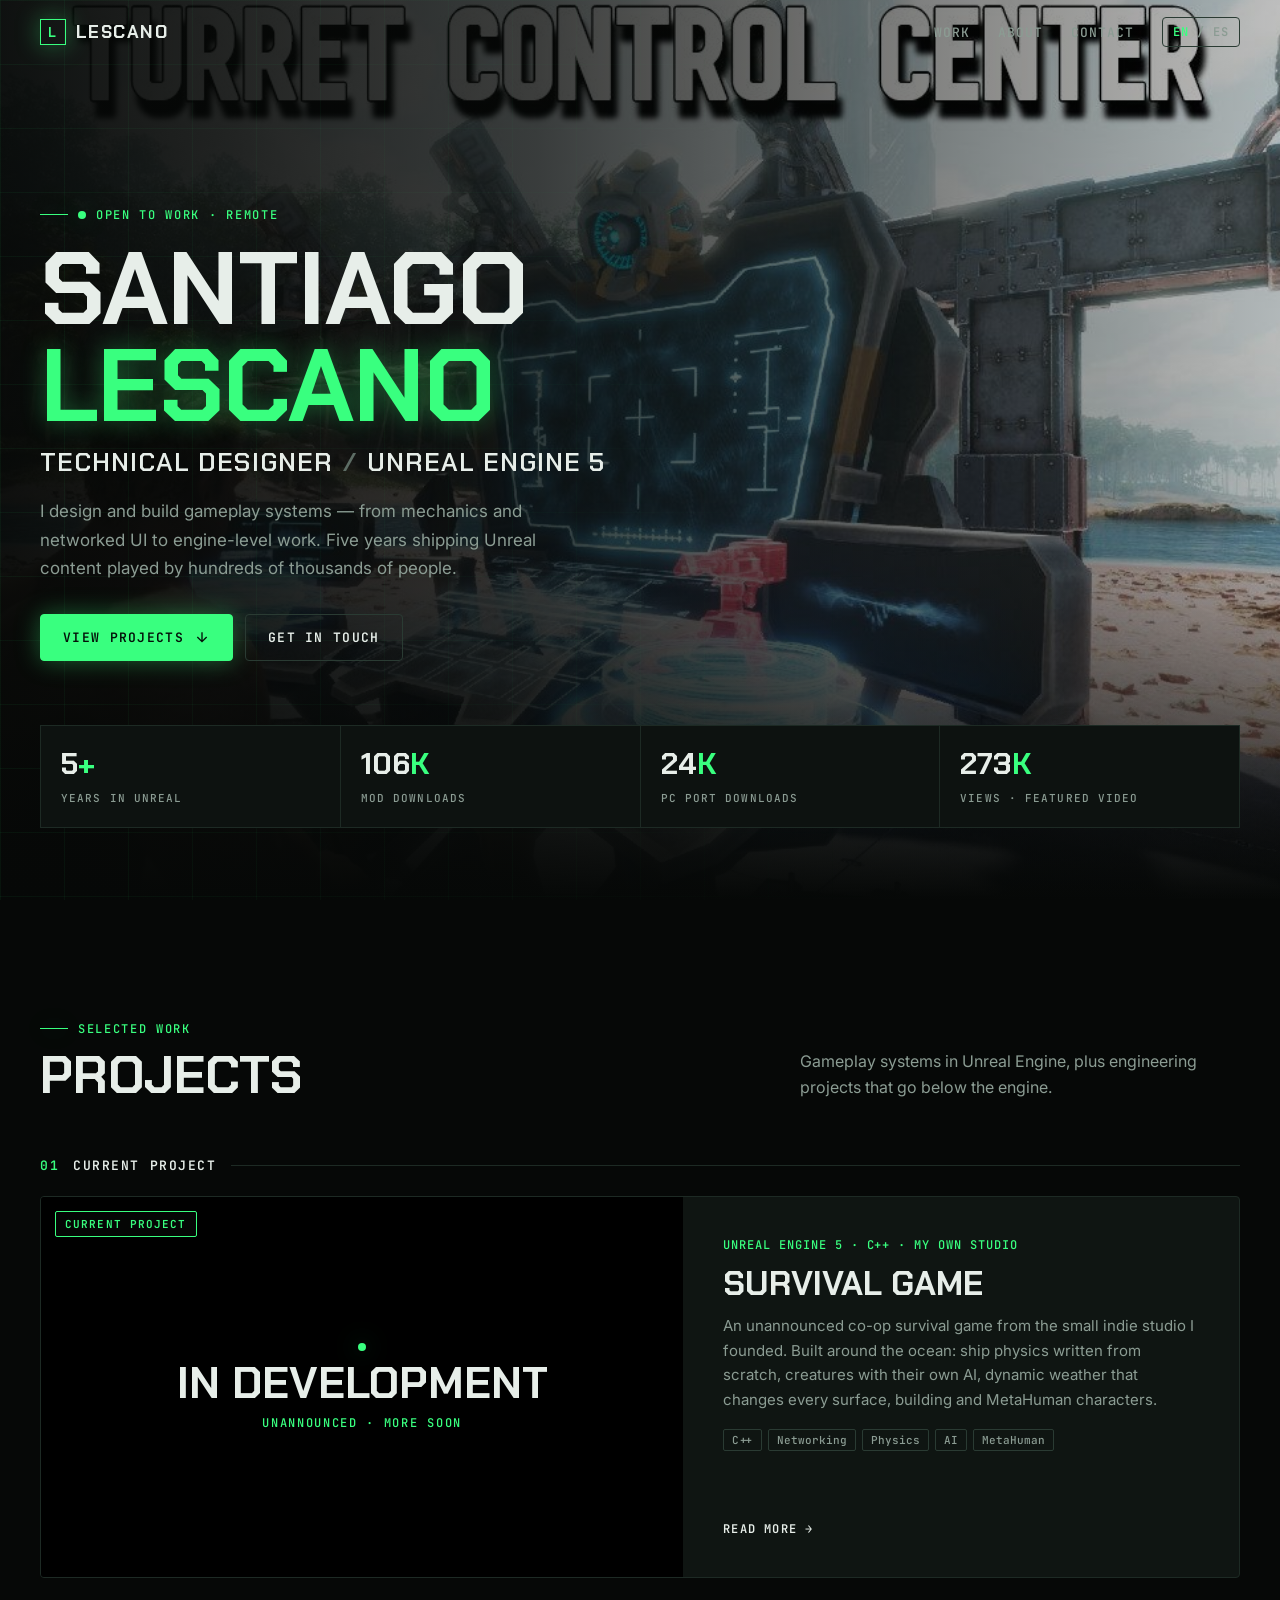
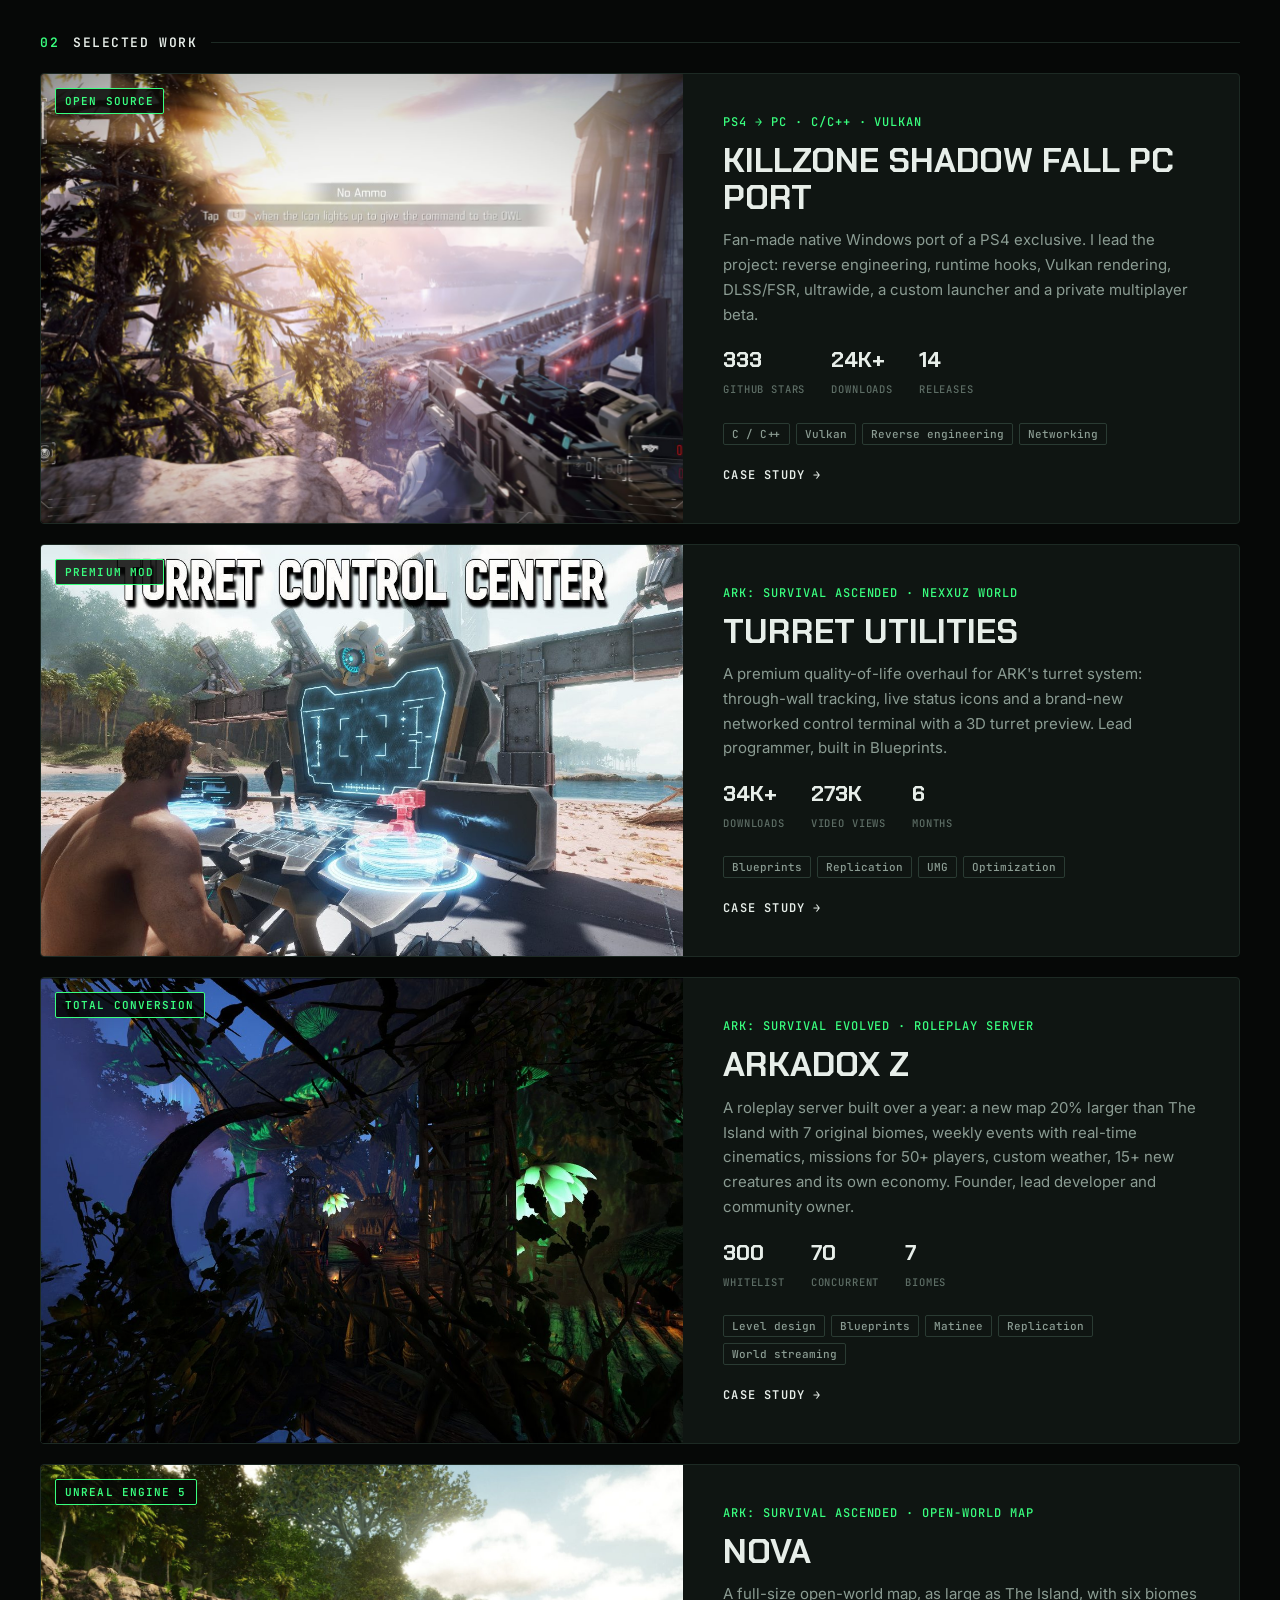
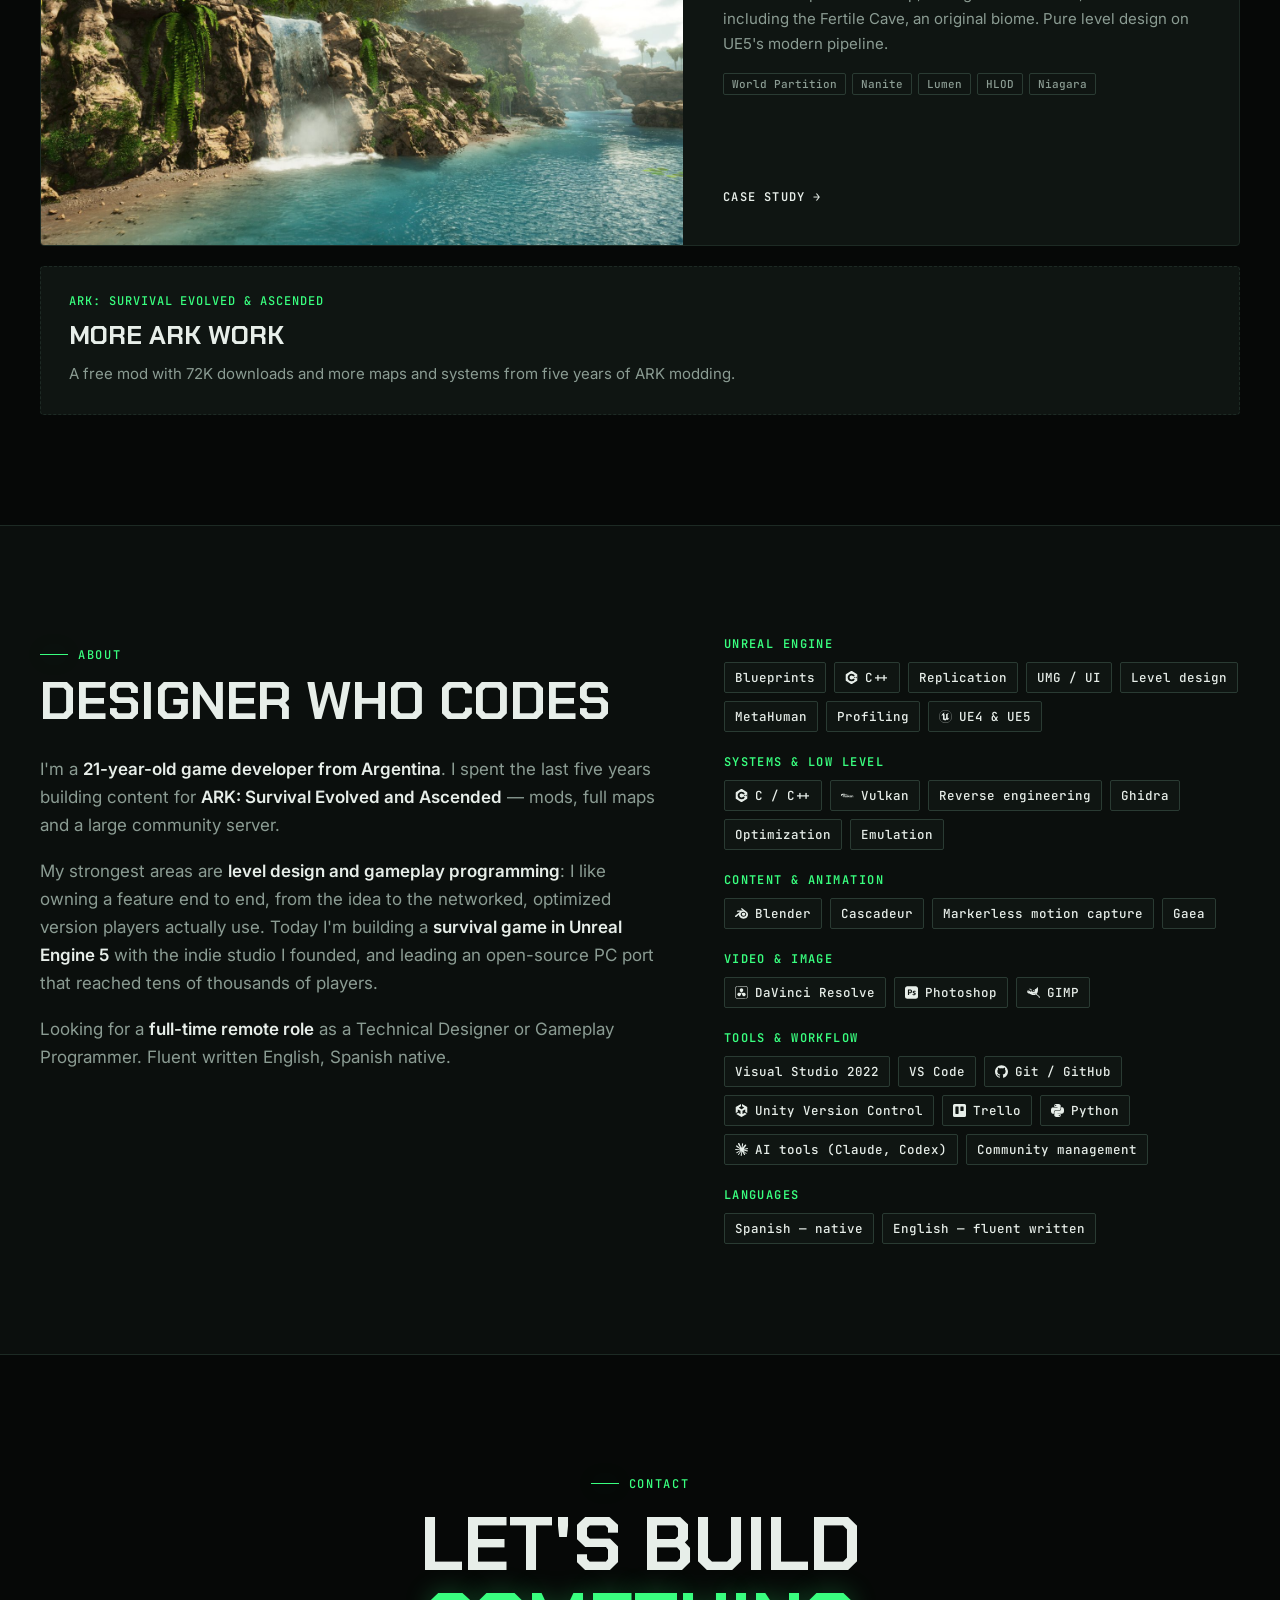
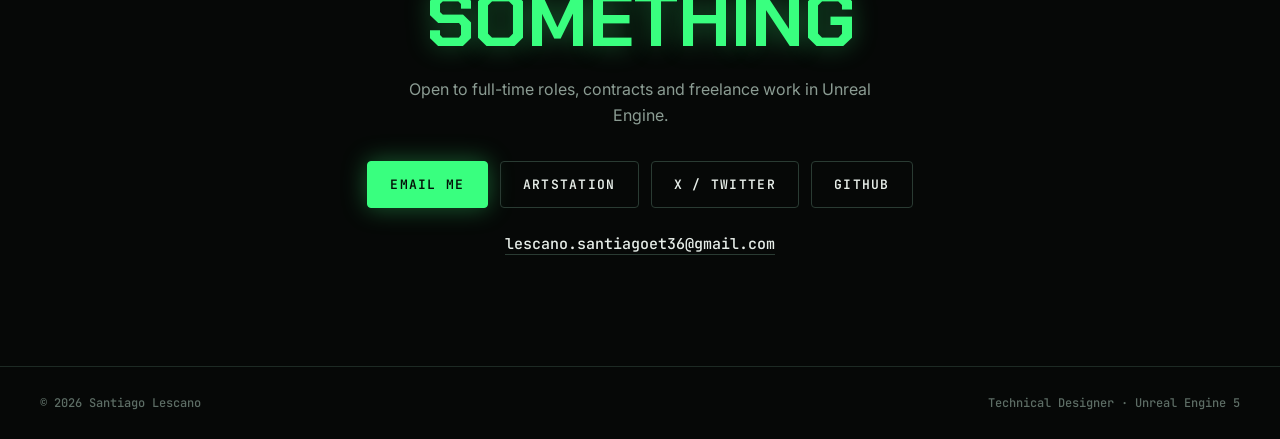
==== index.html @ 63553959 "Portfolio: first version" ====
<!doctype html>
<html lang="en" data-lang="en">
<head>
  <meta charset="utf-8">
  <meta name="viewport" content="width=device-width, initial-scale=1">
  <title>Santiago Lescano — Technical Designer · Unreal Engine 5</title>
  <meta name="description" content="Technical Designer and gameplay programmer working in Unreal Engine 5. ARK premium mods, multiplayer systems and engine-level research.">
  <meta property="og:title" content="Santiago Lescano — Technical Designer · Unreal Engine 5">
  <meta property="og:description" content="Gameplay systems, multiplayer and engine-level work in Unreal Engine.">
  <meta property="og:image" content="assets/img/tu-control-center.jpg">
  <link rel="preconnect" href="https://fonts.googleapis.com">
  <link rel="preconnect" href="https://fonts.gstatic.com" crossorigin>
  <link href="https://fonts.googleapis.com/css2?family=Chakra+Petch:wght@500;600;700&family=Inter:wght@400;500;600&family=JetBrains+Mono:wght@500;600&display=swap" rel="stylesheet">
  <link rel="stylesheet" href="css/style.css">
</head>
<body>

<nav class="nav">
  <div class="wrap">
    <a href="#top" class="logo"><span class="logo-mark">L</span>Lescano</a>
    <div class="nav-links">
      <a href="#work"><span lang="en">Work</span><span lang="es">Proyectos</span></a>
      <a href="#about"><span lang="en">About</span><span lang="es">Sobre mí</span></a>
      <a href="#contact"><span lang="en">Contact</span><span lang="es">Contacto</span></a>
      <button class="lang-toggle" type="button" aria-label="Change language"><span lang="en"><b>EN</b> / ES</span><span lang="es">EN / <b>ES</b></span></button>
    </div>
  </div>
</nav>

<header class="hero" id="top">
  <div class="hero-bg"><img src="assets/img/tu-control-center.jpg" alt=""></div>
  <div class="wrap">
    <span class="eyebrow"><span class="status-dot"></span>
      <span lang="en">Open to work · Remote</span><span lang="es">Disponible · Remoto</span>
    </span>
    <h1>Santiago<br><span>Lescano</span></h1>
    <div class="role">Technical Designer<i>/</i>Unreal Engine 5</div>
    <p class="lead">
      <span lang="en">I design and build gameplay systems — from mechanics and networked UI to engine-level work. Five years shipping Unreal content played by hundreds of thousands of people.</span>
      <span lang="es">Diseño y programo sistemas de juego: desde mecánicas e interfaces en red hasta trabajo a nivel de motor. Cinco años publicando contenido en Unreal jugado por cientos de miles de personas.</span>
    </p>
    <div class="btns">
      <a href="#work" class="btn btn-primary"><span lang="en">View projects</span><span lang="es">Ver proyectos</span>
        <svg viewBox="0 0 24 24" fill="none" stroke="currentColor" stroke-width="2"><path d="M12 5v14M5 12l7 7 7-7"/></svg></a>
      <a href="#contact" class="btn"><span lang="en">Get in touch</span><span lang="es">Contacto</span></a>
    </div>

    <div class="hero-stats">
      <div class="stat"><b>5<em>+</em></b><span lang="en">Years in Unreal</span><span lang="es">Años en Unreal</span></div>
      <div class="stat"><b>106<em>K</em></b><span lang="en">Mod downloads</span><span lang="es">Descargas de mods</span></div>
      <div class="stat"><b>24<em>K</em></b><span lang="en">PC port downloads</span><span lang="es">Descargas del port</span></div>
      <div class="stat"><b>273<em>K</em></b><span lang="en">Views · featured video</span><span lang="es">Vistas · video destacado</span></div>
    </div>
  </div>
</header>

<section id="work">
  <div class="wrap">
    <div class="sec-head reveal">
      <div>
        <span class="eyebrow"><span lang="en">Selected work</span><span lang="es">Trabajos destacados</span></span>
        <h2><span lang="en">Projects</span><span lang="es">Proyectos</span></h2>
      </div>
      <p>
        <span lang="en">Gameplay systems in Unreal Engine, plus engineering projects that go below the engine.</span>
        <span lang="es">Sistemas de juego en Unreal Engine, y proyectos de ingeniería que van por debajo del motor.</span>
      </p>
    </div>

    <div class="group-label reveal"><span class="idx">01</span>
      <span lang="en">Current project</span><span lang="es">Proyecto actual</span>
    </div>
    <div class="grid">
      <a class="card wide reveal" href="projects/survival-game.html">
        <div class="thumb game-art"><span class="badge"><span lang="en">Current project</span><span lang="es">Proyecto actual</span></span>
          <div><span class="status-dot"></span><b lang="en">In development</b><b lang="es">En desarrollo</b><small lang="en">Unannounced · more soon</small><small lang="es">Sin anunciar · más próximamente</small></div></div>
        <div class="body">
          <span class="sub">Unreal Engine 5 · C++ · <span lang="en">My own studio</span><span lang="es">Mi propio estudio</span></span>
          <h3><span lang="en">Survival game</span><span lang="es">Juego de supervivencia</span></h3>
          <p>
            <span lang="en">An unannounced co-op survival game from the small indie studio I founded. Built around the ocean: ship physics written from scratch, creatures with their own AI, dynamic weather that changes every surface, building and MetaHuman characters.</span>
            <span lang="es">Un juego de supervivencia cooperativo sin anunciar, del pequeño estudio independiente que fundé. Centrado en el océano: física de barcos hecha desde cero, criaturas con IA propia, clima dinámico que cambia cada superficie, construcción y personajes MetaHuman.</span>
          </p>
          <div class="tags"><span class="tag">C++</span><span class="tag">Networking</span><span class="tag">Physics</span><span class="tag">AI</span><span class="tag">MetaHuman</span></div>
          <span class="more"><span lang="en">Read more</span><span lang="es">Ver más</span> →</span>
        </div>
      </a>
    </div>

    <div class="group-label reveal"><span class="idx">02</span>
      <span lang="en">Selected work</span><span lang="es">Trabajos destacados</span>
    </div>
    <div class="grid">
      <a class="card wide reveal" href="projects/killzone-port.html">
        <div class="thumb"><span class="badge"><span lang="en">Open source</span><span lang="es">Código abierto</span></span>
          <img src="assets/img/kz-cover.jpg" alt="Killzone Shadow Fall running natively on PC" loading="lazy"></div>
        <div class="body">
          <span class="sub">PS4 → PC · C/C++ · Vulkan</span>
          <h3>Killzone Shadow Fall <span lang="en">PC Port</span><span lang="es">para PC</span></h3>
          <p>
            <span lang="en">Fan-made native Windows port of a PS4 exclusive. I lead the project: reverse engineering, runtime hooks, Vulkan rendering, DLSS/FSR, ultrawide, a custom launcher and a private multiplayer beta.</span>
            <span lang="es">Port nativo para Windows, hecho por fans, de un exclusivo de PS4. Lidero el proyecto: ingeniería inversa, hooks en tiempo de ejecución, renderizado en Vulkan, DLSS/FSR, ultrawide, un launcher propio y un multijugador privado en beta.</span>
          </p>
          <div class="kpis">
            <div><b>333</b><span lang="en">GitHub stars</span><span lang="es">Estrellas en GitHub</span></div>
            <div><b>24K+</b><span lang="en">Downloads</span><span lang="es">Descargas</span></div>
            <div><b>14</b><span lang="en">Releases</span><span lang="es">Versiones</span></div>
          </div>
          <div class="tags"><span class="tag">C / C++</span><span class="tag">Vulkan</span><span class="tag">Reverse engineering</span><span class="tag">Networking</span></div>
          <span class="more"><span lang="en">Case study</span><span lang="es">Ver proyecto</span> →</span>
        </div>
      </a>

      <a class="card wide reveal" href="projects/turret-utilities.html">
        <div class="thumb"><span class="badge"><span lang="en">Premium mod</span><span lang="es">Mod premium</span></span>
          <img src="assets/img/tu-control-center.jpg" alt="Turret Control Center in ARK: Survival Ascended" loading="lazy"></div>
        <div class="body">
          <span class="sub">ARK: Survival Ascended · Nexxuz World</span>
          <h3>Turret Utilities</h3>
          <p>
            <span lang="en">A premium quality-of-life overhaul for ARK's turret system: through-wall tracking, live status icons and a brand-new networked control terminal with a 3D turret preview. Lead programmer, built in Blueprints.</span>
            <span lang="es">Mejora premium del sistema de torretas de ARK: seguimiento a través de paredes, íconos de estado en vivo y una terminal de control nueva, replicada en red, con vista 3D de la torreta. Programador principal, hecho en Blueprints.</span>
          </p>
          <div class="kpis">
            <div><b>34K+</b><span lang="en">Downloads</span><span lang="es">Descargas</span></div>
            <div><b>273K</b><span lang="en">Video views</span><span lang="es">Vistas del video</span></div>
            <div><b>6</b><span lang="en">Months</span><span lang="es">Meses</span></div>
          </div>
          <div class="tags"><span class="tag">Blueprints</span><span class="tag">Replication</span><span class="tag">UMG</span><span class="tag">Optimization</span></div>
          <span class="more"><span lang="en">Case study</span><span lang="es">Ver proyecto</span> →</span>
        </div>
      </a>

      <a class="card wide reveal" href="projects/arkadox-z.html">
        <div class="thumb"><span class="badge"><span lang="en">Total conversion</span><span lang="es">Conversión total</span></span>
          <img src="assets/img/az-bog-market.jpg" alt="Arkadox Z: Twilight Bog market town" loading="lazy"></div>
        <div class="body">
          <span class="sub">ARK: Survival Evolved · <span lang="en">Roleplay server</span><span lang="es">Servidor de rol</span></span>
          <h3>Arkadox Z</h3>
          <p>
            <span lang="en">A roleplay server built over a year: a new map 20% larger than The Island with 7 original biomes, weekly events with real-time cinematics, missions for 50+ players, custom weather, 15+ new creatures and its own economy. Founder, lead developer and community owner.</span>
            <span lang="es">Un servidor de rol hecho en un año: un mapa nuevo un 20% más grande que The Island con 7 biomas originales, eventos semanales con cinemáticas en tiempo real, misiones para más de 50 jugadores, clima propio, más de 15 criaturas nuevas y economía propia. Fundador, desarrollador principal y dueño de la comunidad.</span>
          </p>
          <div class="kpis">
            <div><b>300</b><span lang="en">Whitelist</span><span lang="es">Whitelist</span></div>
            <div><b>70</b><span lang="en">Concurrent</span><span lang="es">Simultáneos</span></div>
            <div><b>7</b><span lang="en">Biomes</span><span lang="es">Biomas</span></div>
          </div>
          <div class="tags"><span class="tag">Level design</span><span class="tag">Blueprints</span><span class="tag">Matinee</span><span class="tag">Replication</span><span class="tag">World streaming</span></div>
          <span class="more"><span lang="en">Case study</span><span lang="es">Ver proyecto</span> →</span>
        </div>
      </a>

      <a class="card wide reveal" href="projects/nova.html">
        <div class="thumb"><span class="badge">Unreal Engine 5</span>
          <img src="assets/img/nova-canyon-3.jpg" alt="Nova map: jungle canyon with waterfalls" loading="lazy"></div>
        <div class="body">
          <span class="sub">ARK: Survival Ascended · <span lang="en">Open-world map</span><span lang="es">Mapa de mundo abierto</span></span>
          <h3>Nova</h3>
          <p>
            <span lang="en">A full-size open-world map, as large as The Island, with six biomes including the Fertile Cave, an original biome. Pure level design on UE5's modern pipeline.</span>
            <span lang="es">Un mapa de mundo abierto de tamaño completo, tan grande como The Island, con seis biomas, entre ellos la Fertile Cave, un bioma original. Diseño de niveles puro con las herramientas modernas de UE5.</span>
          </p>
          <div class="tags"><span class="tag">World Partition</span><span class="tag">Nanite</span><span class="tag">Lumen</span><span class="tag">HLOD</span><span class="tag">Niagara</span></div>
          <span class="more"><span lang="en">Case study</span><span lang="es">Ver proyecto</span> →</span>
        </div>
      </a>

      <div class="card slim reveal">
        <div class="body">
          <span class="sub">ARK: Survival Evolved &amp; Ascended</span>
          <h3><span lang="en">More ARK work</span><span lang="es">Más trabajos en ARK</span></h3>
          <p>
            <span lang="en">A free mod with 72K downloads and more maps and systems from five years of ARK modding.</span>
            <span lang="es">Un mod gratis con 72K descargas y más mapas y sistemas de cinco años haciendo mods para ARK.</span>
          </p>
        </div>
      </div>
    </div>
  </div>
</section>

<section class="about" id="about">
  <div class="wrap about-grid">
    <div class="about-text reveal">
      <span class="eyebrow"><span lang="en">About</span><span lang="es">Sobre mí</span></span>
      <div class="sec-head" style="margin-bottom:28px"><h2><span lang="en">Designer who codes</span><span lang="es">Diseñador que programa</span></h2></div>
      <p lang="en">I'm a <strong>21-year-old game developer from Argentina</strong>. I spent the last five years building content for <strong>ARK: Survival Evolved and Ascended</strong> — mods, full maps and a large community server.</p>
      <p lang="es">Soy <strong>desarrollador de videojuegos, tengo 21 años y soy de Argentina</strong>. Pasé los últimos cinco años creando contenido para <strong>ARK: Survival Evolved y Ascended</strong> (mods, mapas completos y un servidor grande).</p>
      <p lang="en">My strongest areas are <strong>level design and gameplay programming</strong>: I like owning a feature end to end, from the idea to the networked, optimized version players actually use. Today I'm building a <strong>survival game in Unreal Engine 5</strong> with the indie studio I founded, and leading an open-source PC port that reached tens of thousands of players.</p>
      <p lang="es">Mis puntos fuertes son <strong>el diseño de niveles y la programación de gameplay</strong>: me gusta encargarme de una feature de punta a punta, desde la idea hasta la versión optimizada y en red que usan los jugadores. Hoy desarrollo un <strong>juego de supervivencia en Unreal Engine 5</strong> con el estudio independiente que fundé, y lidero un port de código abierto que llegó a decenas de miles de jugadores.</p>
      <p lang="en">Looking for a <strong>full-time remote role</strong> as a Technical Designer or Gameplay Programmer. Fluent written English, Spanish native.</p>
      <p lang="es">Busco un <strong>puesto fijo remoto</strong> como Technical Designer o Gameplay Programmer. Inglés escrito fluido, español nativo.</p>
    </div>
    <div class="skills reveal">
      <div class="skill-group"><h4>Unreal Engine</h4><div class="tags">
        <span class="tag">Blueprints</span><span class="tag ti i-cpp">C++</span><span class="tag">Replication</span><span class="tag">UMG / UI</span><span class="tag">Level design</span><span class="tag">MetaHuman</span><span class="tag">Profiling</span><span class="tag ti i-unreal">UE4 &amp; UE5</span></div></div>
      <div class="skill-group"><h4><span lang="en">Systems &amp; low level</span><span lang="es">Sistemas y bajo nivel</span></h4><div class="tags">
        <span class="tag ti i-cpp">C / C++</span><span class="tag ti i-vulkan">Vulkan</span><span class="tag">Reverse engineering</span><span class="tag">Ghidra</span><span class="tag">Optimization</span><span class="tag">Emulation</span></div></div>
      <div class="skill-group"><h4><span lang="en">Content &amp; animation</span><span lang="es">Contenido y animación</span></h4><div class="tags">
        <span class="tag ti i-blender">Blender</span><span class="tag">Cascadeur</span><span class="tag"><span lang="en">Markerless motion capture</span><span lang="es">Captura de movimiento sin marcadores</span></span><span class="tag">Gaea</span></div></div>
      <div class="skill-group"><h4><span lang="en">Video &amp; image</span><span lang="es">Video e imagen</span></h4><div class="tags">
        <span class="tag ti i-davinci">DaVinci Resolve</span><span class="tag ti i-photoshop">Photoshop</span><span class="tag ti i-gimp">GIMP</span></div></div>
      <div class="skill-group"><h4><span lang="en">Tools &amp; workflow</span><span lang="es">Herramientas y flujo de trabajo</span></h4><div class="tags">
        <span class="tag">Visual Studio 2022</span><span class="tag">VS Code</span><span class="tag ti i-github">Git / GitHub</span><span class="tag ti i-unity">Unity Version Control</span><span class="tag ti i-trello">Trello</span><span class="tag ti i-python">Python</span><span class="tag ti i-claude"><span lang="en">AI tools (Claude, Codex)</span><span lang="es">Herramientas de IA (Claude, Codex)</span></span><span class="tag"><span lang="en">Community management</span><span lang="es">Gestión de comunidad</span></span></div></div>
      <div class="skill-group"><h4><span lang="en">Languages</span><span lang="es">Idiomas</span></h4><div class="tags">
        <span class="tag"><span lang="en">Spanish — native</span><span lang="es">Español — nativo</span></span><span class="tag"><span lang="en">English — fluent written</span><span lang="es">Inglés — escrito fluido</span></span></div></div>
    </div>
  </div>
</section>

<section class="contact" id="contact">
  <div class="wrap reveal">
    <span class="eyebrow"><span lang="en">Contact</span><span lang="es">Contacto</span></span>
    <h2><span lang="en">Let's build</span><span lang="es">Hagamos algo</span><br><em class="hl"><span lang="en">something</span><span lang="es">juntos</span></em></h2>
    <p>
      <span lang="en">Open to full-time roles, contracts and freelance work in Unreal Engine.</span>
      <span lang="es">Abierto a puestos fijos, contratos y trabajos freelance en Unreal Engine.</span>
    </p>
    <div class="btns">
      <a class="btn btn-primary" href="mailto:lescano.santiagoet36@gmail.com"><span lang="en">Email me</span><span lang="es">Escribime</span></a>
      <a class="btn" href="https://lesca191204.artstation.com/" target="_blank" rel="noopener">ArtStation</a>
      <a class="btn" href="https://x.com/Lescaa19" target="_blank" rel="noopener">X / Twitter</a>
      <a class="btn" href="https://github.com/lesca-191204" target="_blank" rel="noopener">GitHub</a>
    </div>
    <a class="mail" href="mailto:lescano.santiagoet36@gmail.com">lescano.santiagoet36@gmail.com</a>
  </div>
</section>

<footer>
  <div class="wrap">
    <span>© 2026 Santiago Lescano</span>
    <span>Technical Designer · Unreal Engine 5</span>
  </div>
</footer>

<script src="js/main.js"></script>
</body>
</html>
---- css/style.css ----
/* Santiago Lescano — portfolio. Dark + neon green, HUD accents. */
:root {
  --bg: #060807;
  --bg-2: #0b0f0d;
  --surface: #0f1512;
  --surface-2: #141c18;
  --line: #1d2a24;
  --line-2: #2a3b33;
  --text: #e7eee9;
  --muted: #8b9c93;
  --dim: #5d6d65;
  --accent: #39ff7f;
  --accent-2: #b6ff3b;
  --accent-soft: rgba(57, 255, 127, .12);
  --accent-glow: 0 0 24px rgba(57, 255, 127, .35);
  --radius: 4px;
  --max: 1200px;
  --font-head: "Chakra Petch", system-ui, sans-serif;
  --font-body: "Inter", system-ui, sans-serif;
  --font-mono: "JetBrains Mono", ui-monospace, monospace;
}

* { box-sizing: border-box; margin: 0; padding: 0; }
html { scroll-behavior: smooth; }
body {
  background: var(--bg);
  color: var(--text);
  font: 16px/1.65 var(--font-body);
  -webkit-font-smoothing: antialiased;
  overflow-x: hidden;
}
img { max-width: 100%; display: block; }
a { color: inherit; text-decoration: none; }
::selection { background: var(--accent); color: #000; }

/* Language switch: everything bilingual is written twice */
html[data-lang="en"] [lang="es"]:not(html),
html[data-lang="es"] [lang="en"]:not(html) { display: none !important; }

.wrap { width: min(var(--max), 100% - 32px); margin-inline: auto; }

/* ---------- Nav ---------- */
.nav {
  position: fixed; inset: 0 0 auto 0; z-index: 50;
  border-bottom: 1px solid transparent;
  transition: background .3s, border-color .3s;
}
.nav.scrolled { background: rgba(6, 8, 7, .82); backdrop-filter: blur(12px); border-color: var(--line); }
.nav .wrap { display: flex; align-items: center; justify-content: space-between; height: 64px; }
.logo { font: 700 18px var(--font-head); letter-spacing: .08em; text-transform: uppercase; display: flex; align-items: center; gap: 10px; }
.logo-mark { width: 26px; height: 26px; border: 1.5px solid var(--accent); display: grid; place-items: center; font-size: 13px; color: var(--accent); box-shadow: var(--accent-glow); }
.nav-links { display: flex; align-items: center; gap: 28px; font: 500 13px var(--font-mono); text-transform: uppercase; letter-spacing: .08em; color: var(--muted); }
.nav-links a:hover { color: var(--accent); }
.lang-toggle {
  border: 1px solid var(--line-2); background: none; color: var(--muted); cursor: pointer;
  font: 600 12px var(--font-mono); padding: 6px 10px; border-radius: var(--radius); letter-spacing: .08em;
}
.lang-toggle b { color: var(--accent); font-weight: 600; }
.lang-toggle:hover { border-color: var(--accent); }

/* ---------- Hero ---------- */
.hero {
  position: relative; min-height: 100vh; min-height: 100svh;
  display: flex; align-items: flex-end; padding: 120px 0 72px;
  isolation: isolate; overflow: hidden;
}
.hero-bg { position: absolute; inset: 0; z-index: -2; }
.hero-bg img { width: 100%; height: 100%; object-fit: cover; transform: scale(1.06); animation: drift 24s ease-in-out infinite alternate; }
@keyframes drift { to { transform: scale(1.14) translate(-1.5%, -1%); } }
.hero::before {
  content: ""; position: absolute; inset: 0; z-index: -1;
  background:
    linear-gradient(90deg, rgba(6,8,7,.96) 0%, rgba(6,8,7,.78) 42%, rgba(6,8,7,.25) 100%),
    linear-gradient(0deg, var(--bg) 0%, transparent 40%);
}
.hero::after { /* HUD grid */
  content: ""; position: absolute; inset: 0; z-index: -1; pointer-events: none;
  background-image: linear-gradient(rgba(57,255,127,.05) 1px, transparent 1px), linear-gradient(90deg, rgba(57,255,127,.05) 1px, transparent 1px);
  background-size: 64px 64px;
  mask-image: linear-gradient(90deg, #000 0%, transparent 70%);
}
.eyebrow {
  display: inline-flex; align-items: center; gap: 10px;
  font: 500 12px var(--font-mono); letter-spacing: .14em; text-transform: uppercase; color: var(--accent);
}
.eyebrow::before { content: ""; width: 28px; height: 1px; background: var(--accent); box-shadow: var(--accent-glow); }
.status-dot { width: 8px; height: 8px; border-radius: 50%; background: var(--accent); box-shadow: var(--accent-glow); animation: pulse 2s infinite; }
@keyframes pulse { 50% { opacity: .35; } }
.hero h1 {
  font: 700 clamp(44px, 8vw, 104px)/.95 var(--font-head);
  text-transform: uppercase; letter-spacing: -.01em; margin: 18px 0 10px;
}
.hero h1 span { color: var(--accent); text-shadow: var(--accent-glow); }
.hero .role { font: 600 clamp(18px, 2.4vw, 26px) var(--font-head); color: var(--text); letter-spacing: .04em; text-transform: uppercase; }
.hero .role i { font-style: normal; color: var(--dim); margin: 0 10px; }
.hero p.lead { max-width: 560px; color: var(--muted); font-size: 17px; margin: 18px 0 32px; }
.btns { display: flex; flex-wrap: wrap; gap: 12px; }
.btn {
  display: inline-flex; align-items: center; gap: 10px; cursor: pointer;
  font: 600 13px var(--font-mono); text-transform: uppercase; letter-spacing: .1em;
  padding: 14px 22px; border-radius: var(--radius); border: 1px solid var(--line-2);
  transition: all .2s;
}
.btn:hover { border-color: var(--accent); color: var(--accent); }
.btn-primary { background: var(--accent); color: #031008; border-color: var(--accent); box-shadow: var(--accent-glow); }
.btn-primary:hover { background: var(--accent-2); border-color: var(--accent-2); color: #031008; }
.btn svg { width: 16px; height: 16px; }

.hero-stats {
  display: grid; grid-template-columns: repeat(4, 1fr); gap: 1px; margin-top: 64px;
  background: var(--line); border: 1px solid var(--line);
}
.stat { background: rgba(11, 15, 13, .85); backdrop-filter: blur(6px); padding: 18px 20px; }
.stat b { display: block; font: 700 30px var(--font-head); color: var(--text); }
.stat b em { font-style: normal; color: var(--accent); }
.stat span { font: 500 11px var(--font-mono); letter-spacing: .1em; text-transform: uppercase; color: var(--muted); }

/* ---------- Sections ---------- */
section { padding: 110px 0; }
.sec-head { display: flex; align-items: end; justify-content: space-between; gap: 24px; margin-bottom: 44px; flex-wrap: wrap; }
.sec-head h2 { font: 700 clamp(30px, 4.4vw, 52px)/1 var(--font-head); text-transform: uppercase; margin-top: 12px; }
.sec-head p { color: var(--muted); max-width: 440px; }
.group-label {
  display: flex; align-items: center; gap: 14px; margin: 56px 0 22px;
  font: 600 13px var(--font-mono); letter-spacing: .12em; text-transform: uppercase; color: var(--text);
}
.group-label:first-of-type { margin-top: 0; }
.group-label .idx { color: var(--accent); }
.group-label::after { content: ""; flex: 1; height: 1px; background: var(--line); }

/* ---------- Project cards ---------- */
.grid { display: grid; grid-template-columns: repeat(12, 1fr); gap: 20px; }
.card {
  grid-column: span 6; position: relative; display: flex; flex-direction: column;
  background: var(--surface); border: 1px solid var(--line); border-radius: var(--radius); overflow: hidden;
  transition: border-color .3s, transform .3s;
}
.card.wide { grid-column: span 12; flex-direction: row; }
.card:hover { border-color: var(--accent); transform: translateY(-3px); }
.card .thumb { position: relative; aspect-ratio: 16/9; overflow: hidden; background: #000; }
.card.wide .thumb { flex: 1.35; aspect-ratio: auto; min-height: 380px; }
.card .thumb img { width: 100%; height: 100%; object-fit: cover; transition: transform .6s, filter .6s; filter: saturate(.9); }
.card:hover .thumb img { transform: scale(1.04); filter: saturate(1.1); }
.badge {
  position: absolute; top: 14px; left: 14px; z-index: 2;
  font: 600 11px var(--font-mono); letter-spacing: .1em; text-transform: uppercase;
  background: rgba(6,8,7,.85); border: 1px solid var(--accent); color: var(--accent); padding: 5px 9px; border-radius: 2px;
}
.card .body { padding: 26px 28px 28px; display: flex; flex-direction: column; gap: 12px; flex: 1; }
.card.wide .body { flex: 1; justify-content: center; padding: 40px; }
.card h3 { font: 700 26px/1.1 var(--font-head); text-transform: uppercase; }
.card.wide h3 { font-size: 34px; }
.card .sub { font: 500 12px var(--font-mono); color: var(--accent); letter-spacing: .08em; text-transform: uppercase; }
.card p { color: var(--muted); font-size: 15px; }
.tags { display: flex; flex-wrap: wrap; gap: 6px; margin-top: 4px; }
.tag { font: 500 11px var(--font-mono); color: var(--muted); border: 1px solid var(--line-2); padding: 3px 8px; border-radius: 2px; }
.card .more { margin-top: auto; padding-top: 10px; font: 600 12px var(--font-mono); letter-spacing: .1em; text-transform: uppercase; color: var(--text); display: inline-flex; gap: 8px; align-items: center; }
.card:hover .more { color: var(--accent); }
.card .kpis { display: flex; gap: 26px; flex-wrap: wrap; padding: 6px 0; }
.card .kpis div b { display: block; font: 700 22px var(--font-head); color: var(--text); }
.card .kpis div span { font: 500 10.5px var(--font-mono); letter-spacing: .08em; text-transform: uppercase; color: var(--dim); }

.card.slim { grid-column: span 12; border-style: dashed; }
.card.slim:hover { transform: none; border-color: var(--line-2); }
.game-art {
  display: grid; place-items: center; text-align: center;
  background:
    radial-gradient(ellipse at 30% 40%, rgba(57,255,127,.16), transparent 60%),
    linear-gradient(rgba(57,255,127,.07) 1px, transparent 1px) 0 0 / 48px 48px,
    linear-gradient(90deg, rgba(57,255,127,.07) 1px, transparent 1px) 0 0 / 48px 48px,
    var(--bg-2);
}
.game-art > div { display: grid; justify-items: center; gap: 10px; padding: 24px; }
.game-art b { font: 700 clamp(28px, 3.6vw, 44px)/1 var(--font-head); text-transform: uppercase; color: var(--text); }
.game-art small { font: 500 12px var(--font-mono); letter-spacing: .14em; text-transform: uppercase; color: var(--accent); }
.card.soon { border-style: dashed; }
.card.soon:hover { transform: none; border-color: var(--line-2); }
.soon-thumb {
  aspect-ratio: 16/9; display: grid; place-items: center; text-align: center;
  background: repeating-linear-gradient(135deg, var(--bg-2) 0 12px, var(--surface) 12px 24px);
  font: 600 12px var(--font-mono); letter-spacing: .14em; text-transform: uppercase; color: var(--dim);
}

/* ---------- About ---------- */
.about { background: var(--bg-2); border-block: 1px solid var(--line); }
.about-grid { display: grid; grid-template-columns: 1.2fr 1fr; gap: 64px; }
.about-text p { color: var(--muted); font-size: 17px; margin-bottom: 18px; }
.about-text p strong { color: var(--text); font-weight: 600; }
.skills { display: grid; gap: 22px; }
.skill-group h4 { font: 600 12px var(--font-mono); letter-spacing: .12em; text-transform: uppercase; color: var(--accent); margin-bottom: 10px; }
.skill-group .tags { gap: 8px; }
.skill-group .tag { font-size: 12.5px; color: var(--text); padding: 6px 10px; background: var(--surface); }

/* ---------- Contact ---------- */
.contact { text-align: center; }
.contact h2 { font: 700 clamp(36px, 6vw, 76px)/1 var(--font-head); text-transform: uppercase; margin: 14px 0 18px; }
.contact h2 .hl { font-style: normal; color: var(--accent); text-shadow: var(--accent-glow); }
.contact p { color: var(--muted); max-width: 520px; margin: 0 auto 32px; }
.contact .btns { justify-content: center; }
.mail { font: 500 15px var(--font-mono); color: var(--text); margin-top: 26px; display: inline-block; border-bottom: 1px solid var(--line-2); }
.mail:hover { color: var(--accent); border-color: var(--accent); }

footer { border-top: 1px solid var(--line); padding: 28px 0; font: 500 12px var(--font-mono); color: var(--dim); }
footer .wrap { display: flex; justify-content: space-between; gap: 16px; flex-wrap: wrap; }

/* ---------- Project page ---------- */
.p-hero { position: relative; min-height: 78vh; display: flex; align-items: flex-end; padding: 120px 0 56px; isolation: isolate; overflow: hidden; }
.p-hero .hero-bg img { animation: none; transform: none; }
.p-hero::before {
  content: ""; position: absolute; inset: 0; z-index: -1;
  background: linear-gradient(0deg, var(--bg) 2%, rgba(6,8,7,.55) 55%, rgba(6,8,7,.35) 100%), linear-gradient(90deg, rgba(6,8,7,.8), transparent 70%);
}
.back { font: 600 12px var(--font-mono); letter-spacing: .1em; text-transform: uppercase; color: var(--muted); display: inline-flex; gap: 8px; margin-bottom: 26px; }
.back:hover { color: var(--accent); }
.p-hero h1 { font: 700 clamp(40px, 7vw, 88px)/.95 var(--font-head); text-transform: uppercase; margin: 14px 0 16px; }
.p-hero .lead { max-width: 640px; color: var(--text); opacity: .85; font-size: 18px; }

.meta { display: grid; grid-template-columns: repeat(4, 1fr); gap: 1px; background: var(--line); border: 1px solid var(--line); margin-top: -1px; }
.meta div { background: var(--surface); padding: 18px 20px; }
.meta span { display: block; font: 500 11px var(--font-mono); letter-spacing: .1em; text-transform: uppercase; color: var(--dim); margin-bottom: 4px; }
.meta b { font: 600 15px var(--font-body); }

.p-section { padding: 80px 0 0; }
.p-cols { display: grid; grid-template-columns: 280px 1fr; gap: 56px; }
.p-cols h2 { font: 700 26px/1.1 var(--font-head); text-transform: uppercase; position: sticky; top: 96px; }
.p-cols h2 small { display: block; font: 500 12px var(--font-mono); color: var(--accent); letter-spacing: .12em; margin-bottom: 8px; }
.prose p { color: var(--muted); font-size: 17px; margin-bottom: 18px; }
.prose p strong { color: var(--text); font-weight: 600; }
.callout { border-left: 2px solid var(--accent); background: var(--accent-soft); padding: 18px 22px; margin: 8px 0 22px; color: var(--text); }
.callout b { color: var(--accent); font-family: var(--font-mono); font-size: 12px; letter-spacing: .1em; text-transform: uppercase; display: block; margin-bottom: 6px; }

.numbers { display: grid; grid-template-columns: repeat(auto-fit, minmax(180px, 1fr)); gap: 1px; background: var(--line); border: 1px solid var(--line); }
.numbers div { background: var(--surface); padding: 26px 22px; }
.numbers b { display: block; font: 700 40px/1 var(--font-head); color: var(--accent); text-shadow: var(--accent-glow); }
.numbers span { display: block; margin-top: 10px; color: var(--muted); font-size: 14px; }

.features { display: grid; grid-template-columns: repeat(2, 1fr); gap: 16px; }
.feature { border: 1px solid var(--line); background: var(--surface); padding: 22px; border-radius: var(--radius); }
.feature h4 { font: 700 17px var(--font-head); text-transform: uppercase; margin-bottom: 6px; display: flex; gap: 10px; align-items: baseline; }
.feature h4 i { font: 500 11px var(--font-mono); font-style: normal; color: var(--accent); }
.feature p { color: var(--muted); font-size: 14.5px; }

.gallery { display: grid; grid-template-columns: repeat(6, 1fr); gap: 12px; }
.gallery figure { grid-column: span 3; position: relative; overflow: hidden; border: 1px solid var(--line); border-radius: var(--radius); cursor: zoom-in; background: #000; }
.gallery figure.full { grid-column: span 6; }
.gallery figure.third { grid-column: span 2; }
.gallery img { width: 100%; height: 100%; object-fit: cover; aspect-ratio: 16/9; transition: transform .5s; }
.gallery figure:hover img { transform: scale(1.03); }
.gallery figcaption {
  position: absolute; left: 0; right: 0; bottom: 0; padding: 26px 14px 10px;
  background: linear-gradient(0deg, rgba(0,0,0,.85), transparent);
  font: 500 12px var(--font-mono); color: var(--text); letter-spacing: .04em;
}

.videos { display: grid; grid-template-columns: repeat(2, 1fr); gap: 16px; }
.video { border: 1px solid var(--line); border-radius: var(--radius); overflow: hidden; background: var(--surface); }
.yt { position: relative; aspect-ratio: 16/9; background: #000 center/cover; cursor: pointer; }
.yt::after { content: ""; position: absolute; inset: 0; background: rgba(0,0,0,.3); transition: background .2s; }
.yt:hover::after { background: rgba(0,0,0,.1); }
.yt button {
  position: absolute; inset: 0; margin: auto; width: 72px; height: 72px; z-index: 2; cursor: pointer;
  border-radius: 50%; border: 1.5px solid var(--accent); background: rgba(6,8,7,.75); box-shadow: var(--accent-glow);
  display: grid; place-items: center;
}
.yt button::before { content: ""; border-style: solid; border-width: 11px 0 11px 18px; border-color: transparent transparent transparent var(--accent); margin-left: 5px; }
.yt iframe { position: absolute; inset: 0; width: 100%; height: 100%; border: 0; }
.video .cap { padding: 14px 18px; }
.video .cap b { display: block; font: 600 15px var(--font-head); text-transform: uppercase; }
.video .cap span { font-size: 13.5px; color: var(--muted); }

.clips { display: grid; grid-template-columns: repeat(2, 1fr); gap: 16px; }
.clip { border: 1px solid var(--line); border-radius: var(--radius); overflow: hidden; background: var(--surface); }
.clip.full { grid-column: span 2; }
.clip video { width: 100%; aspect-ratio: 16/9; object-fit: cover; display: block; background: #000; }
.clip .cap { padding: 14px 18px; }
.clip .cap b { display: block; font: 600 15px var(--font-head); text-transform: uppercase; }
.clip .cap span { font-size: 13.5px; color: var(--muted); }
.clip .cap .wip, .video .cap .wip, .wip { font: 500 11px var(--font-mono); letter-spacing: .08em; text-transform: uppercase; color: var(--accent-2); border: 1px solid currentColor; padding: 2px 6px; border-radius: 2px; margin-left: 8px; vertical-align: middle; }

.biomes { display: grid; grid-template-columns: repeat(auto-fit, minmax(150px, 1fr)); gap: 1px; background: var(--line); border: 1px solid var(--line); margin-bottom: 18px; }
.biomes div { background: var(--surface); padding: 14px 16px; font: 600 14px var(--font-head); text-transform: uppercase; letter-spacing: .03em; }
.biomes div i { display: block; font: 500 11px var(--font-mono); font-style: normal; color: var(--accent); margin-bottom: 4px; }

.event { border: 1px solid var(--line); background: var(--surface); border-radius: var(--radius); padding: 24px; margin-bottom: 16px; }
.event h4 { font: 700 20px var(--font-head); text-transform: uppercase; margin-bottom: 8px; }
.event p { color: var(--muted); font-size: 15.5px; }

.p-hero.noimg { min-height: 62vh; background: radial-gradient(ellipse at 20% 30%, rgba(57,255,127,.10), transparent 60%), var(--bg); }
.p-hero.noimg::before {
  background-image: linear-gradient(rgba(57,255,127,.06) 1px, transparent 1px), linear-gradient(90deg, rgba(57,255,127,.06) 1px, transparent 1px);
  background-size: 64px 64px; mask-image: linear-gradient(90deg, #000, transparent 75%);
}

.p-logo { height: 64px; width: auto; margin: 6px 0 4px; filter: drop-shadow(0 0 18px rgba(0, 170, 255, .35)); }

.links { display: flex; flex-wrap: wrap; gap: 12px; }
.disclaimer { margin-top: 26px; font-size: 13px; color: var(--dim); border-top: 1px solid var(--line); padding-top: 18px; }

.next { margin-top: 110px; border-top: 1px solid var(--line); }
.next a { display: flex; justify-content: space-between; align-items: center; padding: 44px 0; gap: 20px; }
.next span { font: 500 12px var(--font-mono); letter-spacing: .12em; text-transform: uppercase; color: var(--muted); }
.next b { display: block; font: 700 clamp(28px, 4vw, 48px) var(--font-head); text-transform: uppercase; transition: color .2s; }
.next a:hover b { color: var(--accent); }
.next .arrow { font: 400 48px var(--font-head); color: var(--accent); }

/* ---------- Lightbox ---------- */
.lightbox { position: fixed; inset: 0; z-index: 100; background: rgba(0,0,0,.92); display: none; place-items: center; padding: 24px; cursor: zoom-out; }
.lightbox.open { display: grid; }
.lightbox img { max-height: 90vh; width: auto; border: 1px solid var(--line-2); }

/* ---------- Reveal ---------- */
.reveal { opacity: 0; transform: translateY(18px); transition: opacity .7s ease, transform .7s ease; }
.reveal.in { opacity: 1; transform: none; }
@media (prefers-reduced-motion: reduce) {
  .reveal { opacity: 1; transform: none; transition: none; }
  .hero-bg img { animation: none; }
  html { scroll-behavior: auto; }
}

/* ---------- Responsive ---------- */
@media (max-width: 900px) {
  .nav-links a:not(.keep) { display: none; }
  .hero-stats, .meta { grid-template-columns: repeat(2, 1fr); }
  .card, .card.wide { grid-column: span 12; flex-direction: column; }
  .card.wide .thumb { min-height: 0; aspect-ratio: 16/9; }
  .card.wide .body { padding: 26px 28px 28px; }
  .about-grid, .p-cols { grid-template-columns: 1fr; gap: 28px; }
  .p-cols h2 { position: static; }
  .features, .videos, .clips { grid-template-columns: 1fr; }
  .clip.full { grid-column: auto; }
  .gallery figure, .gallery figure.third { grid-column: span 6; }
  section { padding: 80px 0; }
}
@media (max-width: 520px) {
  .hero { padding-bottom: 40px; }
  .stat b { font-size: 24px; }
  .next .arrow { display: none; }
}

/* Skill icons (Simple Icons, CC0), monochrome via mask so they follow the text color */
.tag.ti::before { content: ""; display: inline-block; width: 13px; height: 13px; margin-right: 7px; vertical-align: -2px; background: currentColor; -webkit-mask: var(--ico) center / contain no-repeat; mask: var(--ico) center / contain no-repeat; }
.skill-group .tag { transition: color .2s, border-color .2s; }
.skill-group .tag:hover { color: var(--accent); border-color: var(--accent); }
.i-unreal { --ico: url("data:image/svg+xml,%3Csvg%20role%3D%22img%22%20viewBox%3D%220%200%2024%2024%22%20xmlns%3D%22http%3A%2F%2Fwww.w3.org%2F2000%2Fsvg%22%3E%3Cpath%20d%3D%22M12%200a12%2012%200%201012%2012A12%2012%200%200012%200zm0%2023.52A11.52%2011.52%200%201123.52%2012%2011.52%2011.52%200%200112%2023.52zm7.13-9.791c-.206.997-1.126%203.557-4.06%204.942l-1.179-1.325-1.988%202a7.338%207.338%200%2001-5.804-2.978%202.859%202.859%200%2000.65.123c.326.006.678-.114.678-.66v-5.394a.89.89%200%2000-1.116-.89c-.92.212-1.656%202.509-1.656%202.509a7.304%207.304%200%20012.528-5.597%207.408%207.408%200%20013.73-1.721c-1.006.573-1.57%201.507-1.57%202.29%200%201.262.76%201.109.984.923v7.28a1.157%201.157%200%2000.148.256%201.075%201.075%200%2000.88.445c.76%200%201.747-.868%201.747-.868V9.172c0-.6-.452-1.324-.905-1.572%200%200%20.838-.149%201.484.346a5.537%205.537%200%2001.387-.425c1.508-1.48%202.929-1.902%204.112-2.112%200%200-2.151%201.69-2.151%203.96%200%201.687.043%205.801.043%205.801.799.771%201.986-.342%203.059-1.441Z%22%2F%3E%3C%2Fsvg%3E"); }
.i-cpp { --ico: url("data:image/svg+xml,%3Csvg%20role%3D%22img%22%20viewBox%3D%220%200%2024%2024%22%20xmlns%3D%22http%3A%2F%2Fwww.w3.org%2F2000%2Fsvg%22%3E%3Cpath%20d%3D%22M22.394%206c-.167-.29-.398-.543-.652-.69L12.926.22c-.509-.294-1.34-.294-1.848%200L2.26%205.31c-.508.293-.923%201.013-.923%201.6v10.18c0%20.294.104.62.271.91.167.29.398.543.652.69l8.816%205.09c.508.293%201.34.293%201.848%200l8.816-5.09c.254-.147.485-.4.652-.69.167-.29.27-.616.27-.91V6.91c.003-.294-.1-.62-.268-.91zM12%2019.11c-3.92%200-7.109-3.19-7.109-7.11%200-3.92%203.19-7.11%207.11-7.11a7.133%207.133%200%20016.156%203.553l-3.076%201.78a3.567%203.567%200%2000-3.08-1.78A3.56%203.56%200%20008.444%2012%203.56%203.56%200%200012%2015.555a3.57%203.57%200%20003.08-1.778l3.078%201.78A7.135%207.135%200%200112%2019.11zm7.11-6.715h-.79v.79h-.79v-.79h-.79v-.79h.79v-.79h.79v.79h.79zm2.962%200h-.79v.79h-.79v-.79h-.79v-.79h.79v-.79h.79v.79h.79z%22%2F%3E%3C%2Fsvg%3E"); }
.i-vulkan { --ico: url("data:image/svg+xml,%3Csvg%20role%3D%22img%22%20viewBox%3D%220%200%2024%2024%22%20xmlns%3D%22http%3A%2F%2Fwww.w3.org%2F2000%2Fsvg%22%3E%3Cpath%20d%3D%22M13.411%2015.12h-.875v-2.798c.28.156.649.442.875.719zm-7.383%200H4.936l-1.423-4.4h.992l.979%203.093h.013l.992-3.093h.999zm4.394%200h-.833v-.444h-.017c-.112.185-.255.319-.432.401s-.358.123-.541.123q-.3525%200-.576-.093c-.151-.063-.267-.149-.354-.261-.086-.112-.146-.25-.181-.412-.034-.162-.052-.343-.052-.539v-1.961h.876v1.799c0%20.263.041.459.123.589.082.129.229.194.438.194.237%200%20.41-.071.518-.214.107-.142.159-.375.159-.699v-1.669h.876zm3.134-1.918-.002-.123%201.104-1.147h1.035l-1.201%201.171%201.337%202.017h-1.061zm2.433-.289c.013-.205.065-.375.155-.511.091-.136.205-.244.345-.326.141-.082.298-.14.473-.174.174-.035.349-.052.526-.052.16%200%20.324.011.487.034.164.024.315.067.451.132.136.067.246.157.332.274.087.116.13.272.13.466v1.659c0%20.144.009.282.024.412.017.131.045.23.086.295h-.889c-.017-.05-.03-.099-.041-.151a1.2%201.2%200%200%201-.021-.157c-.141.144-.304.243-.494.302-.19.058-.382.086-.581.086-.151%200-.293-.02-.424-.056a.99.99%200%200%201-.346-.173c-.099-.077-.176-.177-.23-.295-.056-.119-.085-.261-.085-.425%200-.181.033-.33.095-.447.065-.116.147-.211.246-.28.102-.069.216-.123.345-.158.13-.034.259-.062.391-.084.131-.019.261-.036.388-.049s.24-.031.339-.056c.099-.024.177-.061.235-.108.058-.048.084-.117.08-.207%200-.095-.015-.171-.048-.225a.32.32%200%200%200-.123-.129.51.51%200%200%200-.179-.063c-.069-.01-.14-.015-.218-.015-.172%200-.308.037-.407.11-.1.074-.156.197-.173.369zm2.021.647c-.037.033-.084.059-.138.078a1.04%201.04%200%200%201-.179.045c-.065.013-.13.022-.201.031-.069.008-.14.019-.209.03a1.7%201.7%200%200%200-.194.049c-.065.022-.119.048-.166.084a.39.39%200%200%200-.114.132c-.029.054-.044.121-.044.203%200%20.077.015.144.044.196.028.054.069.095.116.127.05.031.108.052.173.065.064.013.133.019.202.019.173%200%20.307-.028.402-.086.094-.058.163-.127.209-.207.045-.08.073-.162.082-.244.011-.082.015-.148.015-.196zm1.443-1.628h.833v.444h.017c.11-.185.254-.319.431-.403s.358-.127.542-.127c.235%200%20.427.032.576.094.148.065.267.154.353.266.087.112.147.25.182.412.034.162.051.343.051.539v1.961h-.875v-1.799c0-.263-.041-.46-.123-.589-.082-.13-.229-.194-.438-.194-.24%200-.41.071-.518.213-.108.143-.16.376-.16.699v1.67h-.875zm-8.451-.55c.302.149.593.31.876.483v3.253h-.876zm-8.93.159c-.261.768.203%201.635%201.156%202.408-2.122-.911-3.496-2.244-3.184-3.38.434-1.573%203.932-2.177%207.481-1.491%203.136.606%205.416%202.375%205.884%203.617-1.035-.936-2.621-1.883-4.562-2.37-3.235-.816-6.268-.27-6.775%201.216m11.341.613c-.207-.328-.502-.667-.875-1.001v-.436h.875zM24%2014.652c0%20.265-.207.472-.479.472-.267%200-.481-.207-.481-.472%200-.259.214-.466.481-.466.27%200%20.479.207.479.466m-.839%200c0%20.207.153.373.364.373.205%200%20.356-.164.356-.369%200-.207-.151-.375-.358-.375-.209%200-.362.166-.362.371m.287.246h-.108v-.466c.043-.009.103-.015.179-.015.088%200%20.127.015.162.034.026.02.045.056.045.104%200%20.052-.039.09-.097.108v.006c.045.017.071.052.086.114.015.072.024.1.035.117h-.117c-.015-.017-.023-.061-.036-.114-.009-.052-.037-.074-.097-.074h-.052zm.002-.266h.052c.06%200%20.108-.019.108-.069%200-.043-.031-.071-.1-.071-.028%200-.047.002-.06.007z%22%2F%3E%3C%2Fsvg%3E"); }
.i-blender { --ico: url("data:image/svg+xml,%3Csvg%20role%3D%22img%22%20viewBox%3D%220%200%2024%2024%22%20xmlns%3D%22http%3A%2F%2Fwww.w3.org%2F2000%2Fsvg%22%3E%3Cpath%20d%3D%22M12.51%2013.214c.046-.8.438-1.506%201.03-2.006a3.424%203.424%200%200%201%202.212-.79c.85%200%201.631.3%202.211.79.592.5.983%201.206%201.028%202.005.045.823-.285%201.586-.865%202.153a3.389%203.389%200%200%201-2.374.938%203.393%203.393%200%200%201-2.376-.938c-.58-.567-.91-1.33-.865-2.152M7.35%2014.831c.006.314.106.922.256%201.398a7.372%207.372%200%200%200%201.593%202.757%208.227%208.227%200%200%200%202.787%202.001%208.947%208.947%200%200%200%203.66.76%208.964%208.964%200%200%200%203.657-.772%208.285%208.285%200%200%200%202.785-2.01%207.428%207.428%200%200%200%201.592-2.762%206.964%206.964%200%200%200%20.25-3.074%207.123%207.123%200%200%200-1.016-2.779%207.764%207.764%200%200%200-1.852-2.043h.002L13.566%202.55l-.02-.015c-.492-.378-1.319-.376-1.86.002-.547.382-.609%201.015-.123%201.415l-.001.001%203.126%202.543-9.53.01h-.013c-.788.001-1.545.518-1.695%201.172-.154.665.38%201.217%201.2%201.22V8.9l4.83-.01-8.62%206.617-.034.025c-.813.622-1.075%201.658-.563%202.313.52.667%201.625.668%202.447.004L7.414%2014s-.069.52-.063.831zm12.09%201.741c-.97.988-2.326%201.548-3.795%201.55-1.47.004-2.827-.552-3.797-1.538a4.51%204.51%200%200%201-1.036-1.622%204.282%204.282%200%200%201%20.282-3.519%204.702%204.702%200%200%201%201.153-1.371c.942-.768%202.141-1.183%203.396-1.185%201.256-.002%202.455.41%203.398%201.175.48.391.87.854%201.152%201.367a4.28%204.28%200%200%201%20.522%201.706%204.236%204.236%200%200%201-.239%201.811%204.54%204.54%200%200%201-1.035%201.626%22%2F%3E%3C%2Fsvg%3E"); }
.i-davinci { --ico: url("data:image/svg+xml,%3Csvg%20role%3D%22img%22%20viewBox%3D%220%200%2024%2024%22%20xmlns%3D%22http%3A%2F%2Fwww.w3.org%2F2000%2Fsvg%22%3E%3Cpath%20d%3D%22M17.621%200%205.977.004c-1.37%200-2.756.345-3.762%201.11a4.925%204.925%200%200%200-1.61%202.003C.233%203.93%200%205.02%200%205.951l.012%2012.2c.002%201.604.479%203.057%201.461%204.112.984%201.056%202.462%201.683%204.331%201.691L16.856%2024c1.26.005%203.095-.036%204.303-.714%201.075-.605%202.025-1.556%202.497-2.984.278-.84.345-2.084.344-3.147l-.021-11.13c-.002-.888-.15-2.023-.547-2.934-.425-.976-1.181-1.815-2.322-2.425C20.353.26%2019.123%200%2017.622%200zm0%20.93c1.378%200%202.538.295%203.04.565.977.523%201.544%201.166%201.889%201.96.315.721.47%201.793.473%202.572l.018%2011.13c.002%201.013-.097%202.257-.298%202.86-.396%201.202-1.146%201.946-2.063%202.462-.814.457-2.612.593-3.82.588l-11.05-.044c-1.657-.007-2.832-.534-3.626-1.386-.792-.851-1.212-2.06-1.212-3.485L.999%205.95c0-.829.196-1.827.474-2.437.345-.757.75-1.207%201.365-1.674C3.585%201.27%204.868.97%206.08.97zm-5.66%203.423c-1.976.089-3.204%201.658-3.214%203.29.019%201.443%201.635%203.481%202.884%204.53.12.099.154.109.33.18.062.025.198-.047.327-.135.36-.245.993-.947%201.648-1.738a7.67%207.67%200%200%200%201.031-1.683c.409-.89.261-1.599.235-1.888a3.983%203.983%200%200%200-.99-1.692%203.36%203.36%200%200%200-2.251-.864zm4.172%207.922a10.185%2010.185%200%200%200-3.244.61c-.15.058-.26.1-.374.17-.057.036-.11.135-.105.292.017.433.29%201.278.624%202.27.384%201.135%201.066%202.27%201.844%202.74a3.23%203.23%200%200%200%202.53.342c.832-.243%201.595-.868%201.962-1.546.986-1.818.19-3.548-1.121-4.417-.447-.296-1.133-.445-1.89-.46-.074%200-.15-.002-.226-.001zm-8.432.038a6.201%206.201%200%200%200-.752.047c-.596.078-.932.273-1.29.51a3.177%203.177%200%200%200-1.365%201.979c-.075.552-.086%201.053.033%201.507.433%201.389%201.326%202.222%202.847%202.452.636.028%201.37-.063%201.99-.45%201.269-.782%202.08-3.17%202.412-4.742.053-.176.035-.357-.013-.42-.005-.067-.044-.113-.19-.183-.398-.192-1.32-.417-2.375-.6a7.68%207.68%200%200%200-1.297-.1z%22%2F%3E%3C%2Fsvg%3E"); }
.i-photoshop { --ico: url("data:image/svg+xml,%3Csvg%20role%3D%22img%22%20viewBox%3D%220%200%2024%2024%22%20xmlns%3D%22http%3A%2F%2Fwww.w3.org%2F2000%2Fsvg%22%3E%3Cpath%20d%3D%22M9.85%208.42c-.37-.15-.77-.21-1.18-.2-.26%200-.49%200-.68.01-.2-.01-.34%200-.41.01v3.36c.14.01.27.02.39.02h.53c.39%200%20.78-.06%201.15-.18.32-.09.6-.28.82-.53.21-.25.31-.59.31-1.03.01-.31-.07-.62-.23-.89-.17-.26-.41-.46-.7-.57zM19.75.3H4.25C1.9.3%200%202.2%200%204.55v14.899c0%202.35%201.9%204.25%204.25%204.25h15.5c2.35%200%204.25-1.9%204.25-4.25V4.55C24%202.2%2022.1.3%2019.75.3zm-7.391%2011.65c-.399.56-.959.98-1.609%201.22-.68.25-1.43.34-2.25.34-.24%200-.4%200-.5-.01s-.24-.01-.43-.01v3.209c.01.07-.04.131-.11.141H5.52c-.08%200-.12-.041-.12-.131V6.42c0-.07.03-.11.1-.11.17%200%20.33%200%20.56-.01.24-.01.49-.01.76-.02s.56-.01.87-.02c.31-.01.61-.01.91-.01.82%200%201.5.1%202.06.31.5.17.96.45%201.34.82.32.32.57.71.73%201.14.149.42.229.85.229%201.3.001.86-.199%201.57-.6%202.13zm7.091%203.89c-.28.4-.671.709-1.12.891-.49.209-1.09.318-1.811.318-.459%200-.91-.039-1.359-.129-.35-.061-.7-.17-1.02-.32-.07-.039-.121-.109-.111-.189v-1.74c0-.029.011-.07.041-.09.029-.02.06-.01.09.01.39.23.8.391%201.24.49.379.1.779.15%201.18.15.38%200%20.65-.051.83-.141.16-.07.27-.24.27-.42%200-.141-.08-.27-.24-.4-.16-.129-.489-.279-.979-.471-.51-.18-.979-.42-1.42-.719-.31-.221-.569-.51-.761-.85-.159-.32-.239-.67-.229-1.021%200-.43.12-.84.341-1.21.25-.4.619-.72%201.049-.92.469-.239%201.059-.349%201.769-.349.41%200%20.83.03%201.24.09.3.04.59.12.86.23.039.01.08.05.1.09.01.04.02.08.02.12v1.63c0%20.04-.02.08-.05.1-.09.02-.14.02-.18%200-.3-.16-.62-.27-.96-.34-.37-.08-.74-.13-1.12-.13-.2-.01-.41.02-.601.07-.129.03-.24.1-.31.2-.05.08-.08.18-.08.27s.04.18.101.26c.09.11.209.2.34.27.229.12.47.23.709.33.541.18%201.061.43%201.541.73.33.209.6.49.789.83.16.318.24.67.23%201.029.011.471-.129.94-.389%201.331z%22%2F%3E%3C%2Fsvg%3E"); }
.i-gimp { --ico: url("data:image/svg+xml,%3Csvg%20role%3D%22img%22%20viewBox%3D%220%200%2024%2024%22%20xmlns%3D%22http%3A%2F%2Fwww.w3.org%2F2000%2Fsvg%22%3E%3Cpath%20d%3D%22M19.848%201.636c-.106-.016-.228.107-.324.397-.157.47-1.073%203.203-5.504%204.326.596.512.976%201.242.976%202.059%200%201.547-1.344%202.8-3%202.8-1.655%200-2.997-1.254-2.998-2.8%200-.603.208-1.158.555-1.616-3.135-.322-4.49-3.123-4.49-3.123l-.096%204.163c-.025.564-.009%201.111-.27%201.636a3.335%202.365%2054.527%200%200-.05-.072%203.335%202.365%2054.527%200%200-2.849-1.654%203.335%202.365%2054.527%200%200-1.013.334%203.335%202.365%2054.527%200%200%20.029%204.095%203.335%202.365%2054.527%200%200%203.291%201.59c2.997%202.22%208.482%204.148%2012.231%201.885l-2.025-1.629c-1.064.345-2.604.34-4.397-.295%202.9.582%204.47-.053%205.334-.722-.228-.296-.71-.526-.71-.526s.563.107.93.496c.147.155.198.387.218.653.553.298%201.183.656%201.875%201.062%202.06-2.06%203.253-5.933%202.52-12.617-.035-.269-.127-.425-.233-.442zM6.855%207.096c1.051-.001%201.903.795%201.903%201.777%200%20.98-.853%201.776-1.903%201.775-1.05%200-1.9-.795-1.9-1.775%200-.981.85-1.777%201.9-1.778zm5.776.482a1.325%201.325%200%201%200-.002%202.65%201.325%201.325%200%200%200%20.002-2.65zm-10.942.639a.964.947%200%200%201%20.002%200%20.964.947%200%200%201%20.021%200%20.964.947%200%200%201%20.965.949.964.947%200%200%201-.965.947.964.947%200%200%201-.962-.947.964.947%200%200%201%20.94-.95zm5.559.123a.84.84%200%201%200%20.02%201.68.84.84%200%200%200-.02-1.68zm8.26%204.964c-.043.053-.103.099-.156.147l.21.115c-.017-.1-.033-.21-.054-.262zm-.55.1l-.733.361.06.05.198.157%201.994%201.606.015.012a81.76%2081.76%200%200%200%201.952%201.513.543.543%200%200%200-.008.127l.26-.04.103.152%202.317%201.472c-.12.41-.065.953.207%201.457.79%201.465%202.677%202.094%202.677%202.094-.771-1.968-.209-3.569-1.73-4.133-.242-.09-.453-.093-.629-.033l-2.047-1.895-.174-.052-.025-.262a.839.839%200%200%200-.12.059c-.306-.26-.687-.537-1.09-.815-1.364-.835-2.257-1.3-3.228-1.83z%22%2F%3E%3C%2Fsvg%3E"); }
.i-github { --ico: url("data:image/svg+xml,%3Csvg%20role%3D%22img%22%20viewBox%3D%220%200%2024%2024%22%20xmlns%3D%22http%3A%2F%2Fwww.w3.org%2F2000%2Fsvg%22%3E%3Cpath%20d%3D%22M12%20.297c-6.63%200-12%205.373-12%2012%200%205.303%203.438%209.8%208.205%2011.385.6.113.82-.258.82-.577%200-.285-.01-1.04-.015-2.04-3.338.724-4.042-1.61-4.042-1.61C4.422%2018.07%203.633%2017.7%203.633%2017.7c-1.087-.744.084-.729.084-.729%201.205.084%201.838%201.236%201.838%201.236%201.07%201.835%202.809%201.305%203.495.998.108-.776.417-1.305.76-1.605-2.665-.3-5.466-1.332-5.466-5.93%200-1.31.465-2.38%201.235-3.22-.135-.303-.54-1.523.105-3.176%200%200%201.005-.322%203.3%201.23.96-.267%201.98-.399%203-.405%201.02.006%202.04.138%203%20.405%202.28-1.552%203.285-1.23%203.285-1.23.645%201.653.24%202.873.12%203.176.765.84%201.23%201.91%201.23%203.22%200%204.61-2.805%205.625-5.475%205.92.42.36.81%201.096.81%202.22%200%201.606-.015%202.896-.015%203.286%200%20.315.21.69.825.57C20.565%2022.092%2024%2017.592%2024%2012.297c0-6.627-5.373-12-12-12%22%2F%3E%3C%2Fsvg%3E"); }
.i-unity { --ico: url("data:image/svg+xml,%3Csvg%20role%3D%22img%22%20viewBox%3D%220%200%2024%2024%22%20xmlns%3D%22http%3A%2F%2Fwww.w3.org%2F2000%2Fsvg%22%3E%3Cpath%20d%3D%22m12.9288%204.2939%203.7997%202.1929c.1366.077.1415.2905%200%20.3675l-4.515%202.6076a.4192.4192%200%200%201-.4246%200L7.274%206.8543c-.139-.0745-.1415-.293%200-.3675l3.7972-2.193V0L1.3758%205.5977V16.793l3.7177-2.1456v-4.3858c-.0025-.1565.1813-.2682.318-.1838l4.5148%202.6076a.4252.4252%200%200%201%20.2136.3676v5.2127c.0025.1565-.1813.2682-.3179.1838l-3.7996-2.1929-3.7178%202.1457L12%2024l9.6954-5.5977-3.7178-2.1457-3.7996%202.1929c-.1341.082-.3229-.0248-.3179-.1838V13.053c0-.1565.087-.2956.2136-.3676l4.5149-2.6076c.134-.082.3228.0224.3179.1838v4.3858l3.7177%202.1456V5.5977L12.9288%200Z%22%2F%3E%3C%2Fsvg%3E"); }
.i-trello { --ico: url("data:image/svg+xml,%3Csvg%20role%3D%22img%22%20viewBox%3D%220%200%2024%2024%22%20xmlns%3D%22http%3A%2F%2Fwww.w3.org%2F2000%2Fsvg%22%3E%3Cpath%20d%3D%22M21.147%200H2.853A2.86%202.86%200%20000%202.853v18.294A2.86%202.86%200%20002.853%2024h18.294A2.86%202.86%200%200024%2021.147V2.853A2.86%202.86%200%200021.147%200zM10.34%2017.287a.953.953%200%2001-.953.953h-4a.954.954%200%2001-.954-.953V5.38a.953.953%200%2001.954-.953h4a.954.954%200%2001.953.953zm9.233-5.467a.944.944%200%2001-.953.947h-4a.947.947%200%2001-.953-.947V5.38a.953.953%200%2001.953-.953h4a.954.954%200%2001.953.953z%22%2F%3E%3C%2Fsvg%3E"); }
.i-python { --ico: url("data:image/svg+xml,%3Csvg%20role%3D%22img%22%20viewBox%3D%220%200%2024%2024%22%20xmlns%3D%22http%3A%2F%2Fwww.w3.org%2F2000%2Fsvg%22%3E%3Cpath%20d%3D%22M14.25.18l.9.2.73.26.59.3.45.32.34.34.25.34.16.33.1.3.04.26.02.2-.01.13V8.5l-.05.63-.13.55-.21.46-.26.38-.3.31-.33.25-.35.19-.35.14-.33.1-.3.07-.26.04-.21.02H8.77l-.69.05-.59.14-.5.22-.41.27-.33.32-.27.35-.2.36-.15.37-.1.35-.07.32-.04.27-.02.21v3.06H3.17l-.21-.03-.28-.07-.32-.12-.35-.18-.36-.26-.36-.36-.35-.46-.32-.59-.28-.73-.21-.88-.14-1.05-.05-1.23.06-1.22.16-1.04.24-.87.32-.71.36-.57.4-.44.42-.33.42-.24.4-.16.36-.1.32-.05.24-.01h.16l.06.01h8.16v-.83H6.18l-.01-2.75-.02-.37.05-.34.11-.31.17-.28.25-.26.31-.23.38-.2.44-.18.51-.15.58-.12.64-.1.71-.06.77-.04.84-.02%201.27.05zm-6.3%201.98l-.23.33-.08.41.08.41.23.34.33.22.41.09.41-.09.33-.22.23-.34.08-.41-.08-.41-.23-.33-.33-.22-.41-.09-.41.09zm13.09%203.95l.28.06.32.12.35.18.36.27.36.35.35.47.32.59.28.73.21.88.14%201.04.05%201.23-.06%201.23-.16%201.04-.24.86-.32.71-.36.57-.4.45-.42.33-.42.24-.4.16-.36.09-.32.05-.24.02-.16-.01h-8.22v.82h5.84l.01%202.76.02.36-.05.34-.11.31-.17.29-.25.25-.31.24-.38.2-.44.17-.51.15-.58.13-.64.09-.71.07-.77.04-.84.01-1.27-.04-1.07-.14-.9-.2-.73-.25-.59-.3-.45-.33-.34-.34-.25-.34-.16-.33-.1-.3-.04-.25-.02-.2.01-.13v-5.34l.05-.64.13-.54.21-.46.26-.38.3-.32.33-.24.35-.2.35-.14.33-.1.3-.06.26-.04.21-.02.13-.01h5.84l.69-.05.59-.14.5-.21.41-.28.33-.32.27-.35.2-.36.15-.36.1-.35.07-.32.04-.28.02-.21V6.07h2.09l.14.01zm-6.47%2014.25l-.23.33-.08.41.08.41.23.33.33.23.41.08.41-.08.33-.23.23-.33.08-.41-.08-.41-.23-.33-.33-.23-.41-.08-.41.08z%22%2F%3E%3C%2Fsvg%3E"); }
.i-claude { --ico: url("data:image/svg+xml,%3Csvg%20role%3D%22img%22%20viewBox%3D%220%200%2024%2024%22%20xmlns%3D%22http%3A%2F%2Fwww.w3.org%2F2000%2Fsvg%22%3E%3Cpath%20d%3D%22m4.7144%2015.9555%204.7174-2.6471.079-.2307-.079-.1275h-.2307l-.7893-.0486-2.6956-.0729-2.3375-.0971-2.2646-.1214-.5707-.1215-.5343-.7042.0546-.3522.4797-.3218.686.0608%201.5179.1032%202.2767.1578%201.6514.0972%202.4468.255h.3886l.0546-.1579-.1336-.0971-.1032-.0972L6.973%209.8356l-2.55-1.6879-1.3356-.9714-.7225-.4918-.3643-.4614-.1578-1.0078.6557-.7225.8803.0607.2246.0607.8925.686%201.9064%201.4754%202.4893%201.8336.3643.3035.1457-.1032.0182-.0728-.164-.2733-1.3539-2.4467-1.445-2.4893-.6435-1.032-.17-.6194c-.0607-.255-.1032-.4674-.1032-.7285L6.287.1335%206.6997%200l.9957.1336.419.3642.6192%201.4147%201.0018%202.2282%201.5543%203.0296.4553.8985.2429.8318.091.255h.1579v-.1457l.1275-1.706.2368-2.0947.2307-2.6957.0789-.7589.3764-.9107.7468-.4918.5828.2793.4797.686-.0668.4433-.2853%201.8517-.5586%202.9021-.3643%201.9429h.2125l.2429-.2429.9835-1.3053%201.6514-2.0643.7286-.8196.85-.9046.5464-.4311h1.0321l.759%201.1293-.34%201.1657-1.0625%201.3478-.8804%201.1414-1.2628%201.7-.7893%201.36.0729.1093.1882-.0183%202.8535-.607%201.5421-.2794%201.8396-.3157.8318.3886.091.3946-.3278.8075-1.967.4857-2.3072.4614-3.4364.8136-.0425.0304.0486.0607%201.5482.1457.6618.0364h1.621l3.0175.2247.7892.522.4736.6376-.079.4857-1.2142.6193-1.6393-.3886-3.825-.9107-1.3113-.3279h-.1822v.1093l1.0929%201.0686%202.0035%201.8092%202.5075%202.3314.1275.5768-.3218.4554-.34-.0486-2.2039-1.6575-.85-.7468-1.9246-1.621h-.1275v.17l.4432.6496%202.3436%203.5214.1214%201.0807-.17.3521-.6071.2125-.6679-.1214-1.3721-1.9246L14.38%2017.959l-1.1414-1.9428-.1397.079-.674%207.2552-.3156.3703-.7286.2793-.6071-.4614-.3218-.7468.3218-1.4753.3886-1.9246.3157-1.53.2853-1.9004.17-.6314-.0121-.0425-.1397.0182-1.4328%201.9672-2.1796%202.9446-1.7243%201.8456-.4128.164-.7164-.3704.0667-.6618.4008-.5889%202.386-3.0357%201.4389-1.882.929-1.0868-.0062-.1579h-.0546l-6.3385%204.1164-1.1293.1457-.4857-.4554.0608-.7467.2307-.2429%201.9064-1.3114Z%22%2F%3E%3C%2Fsvg%3E"); }
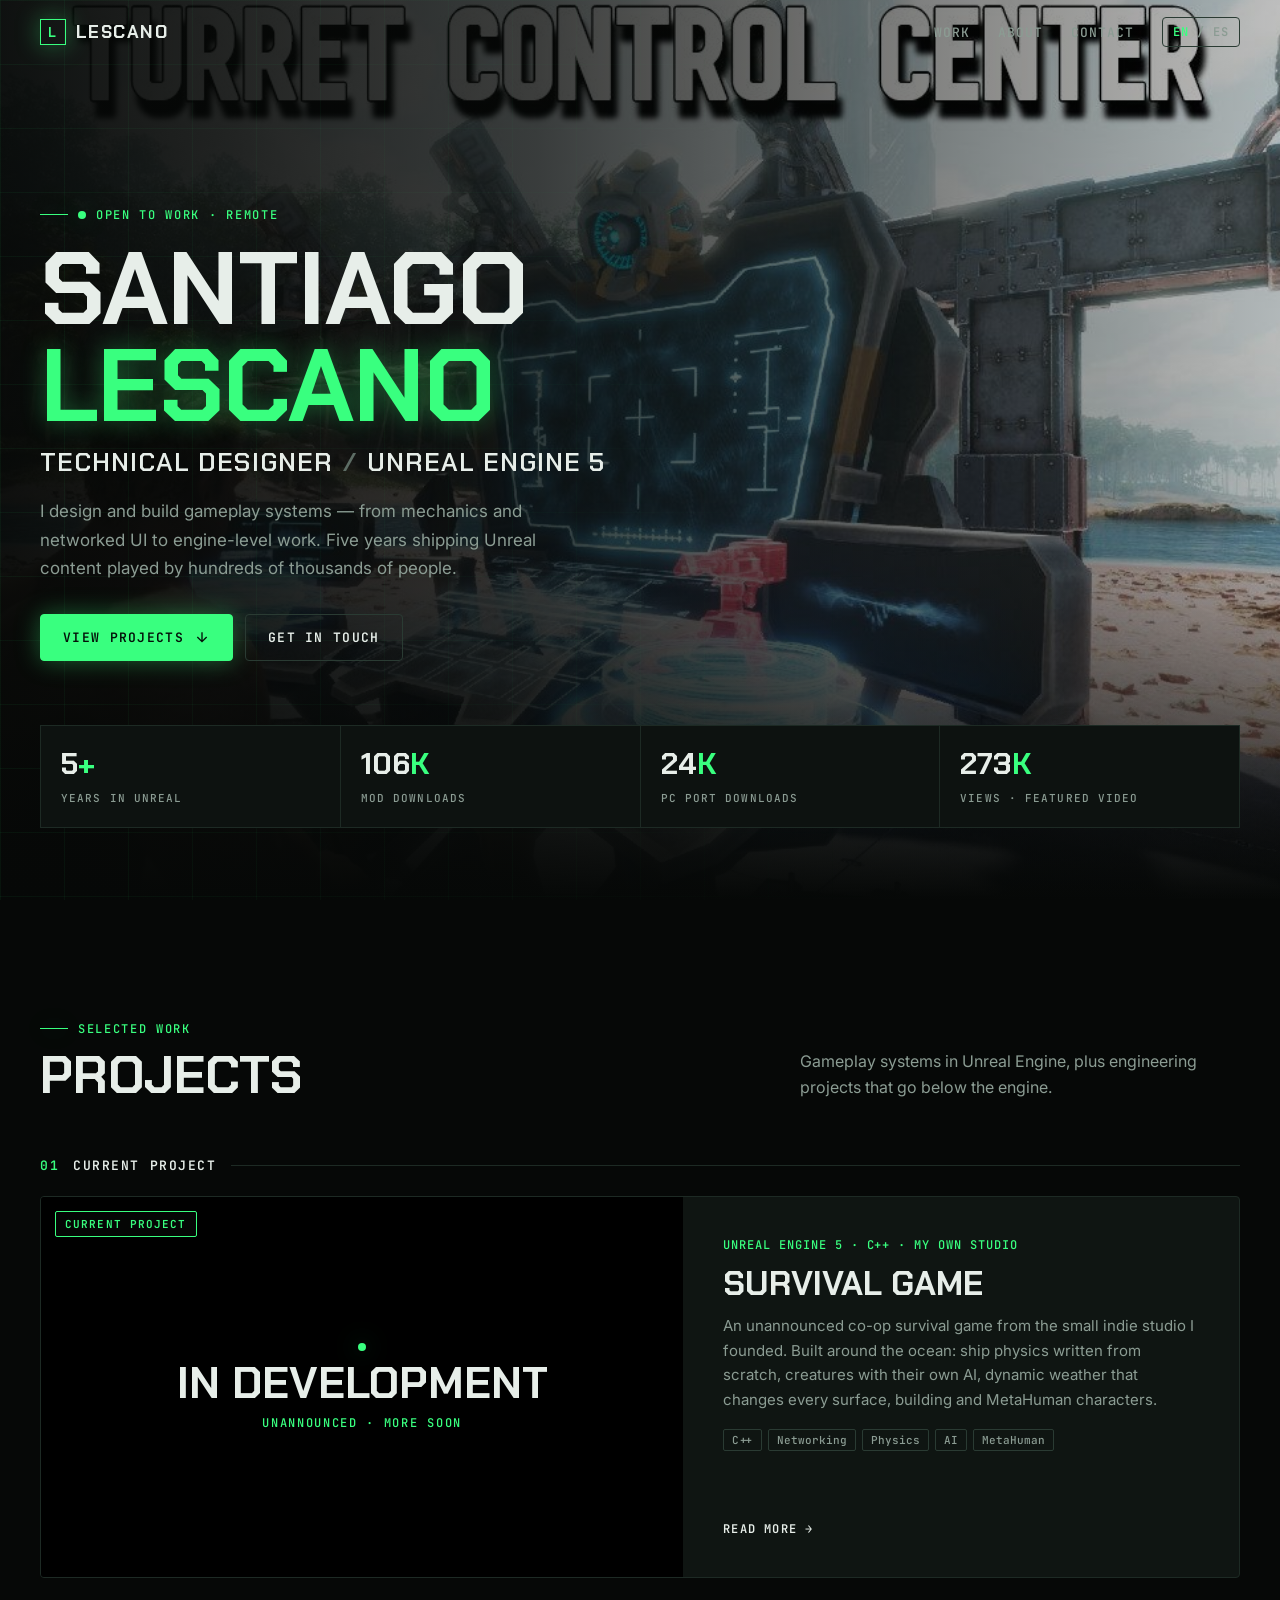
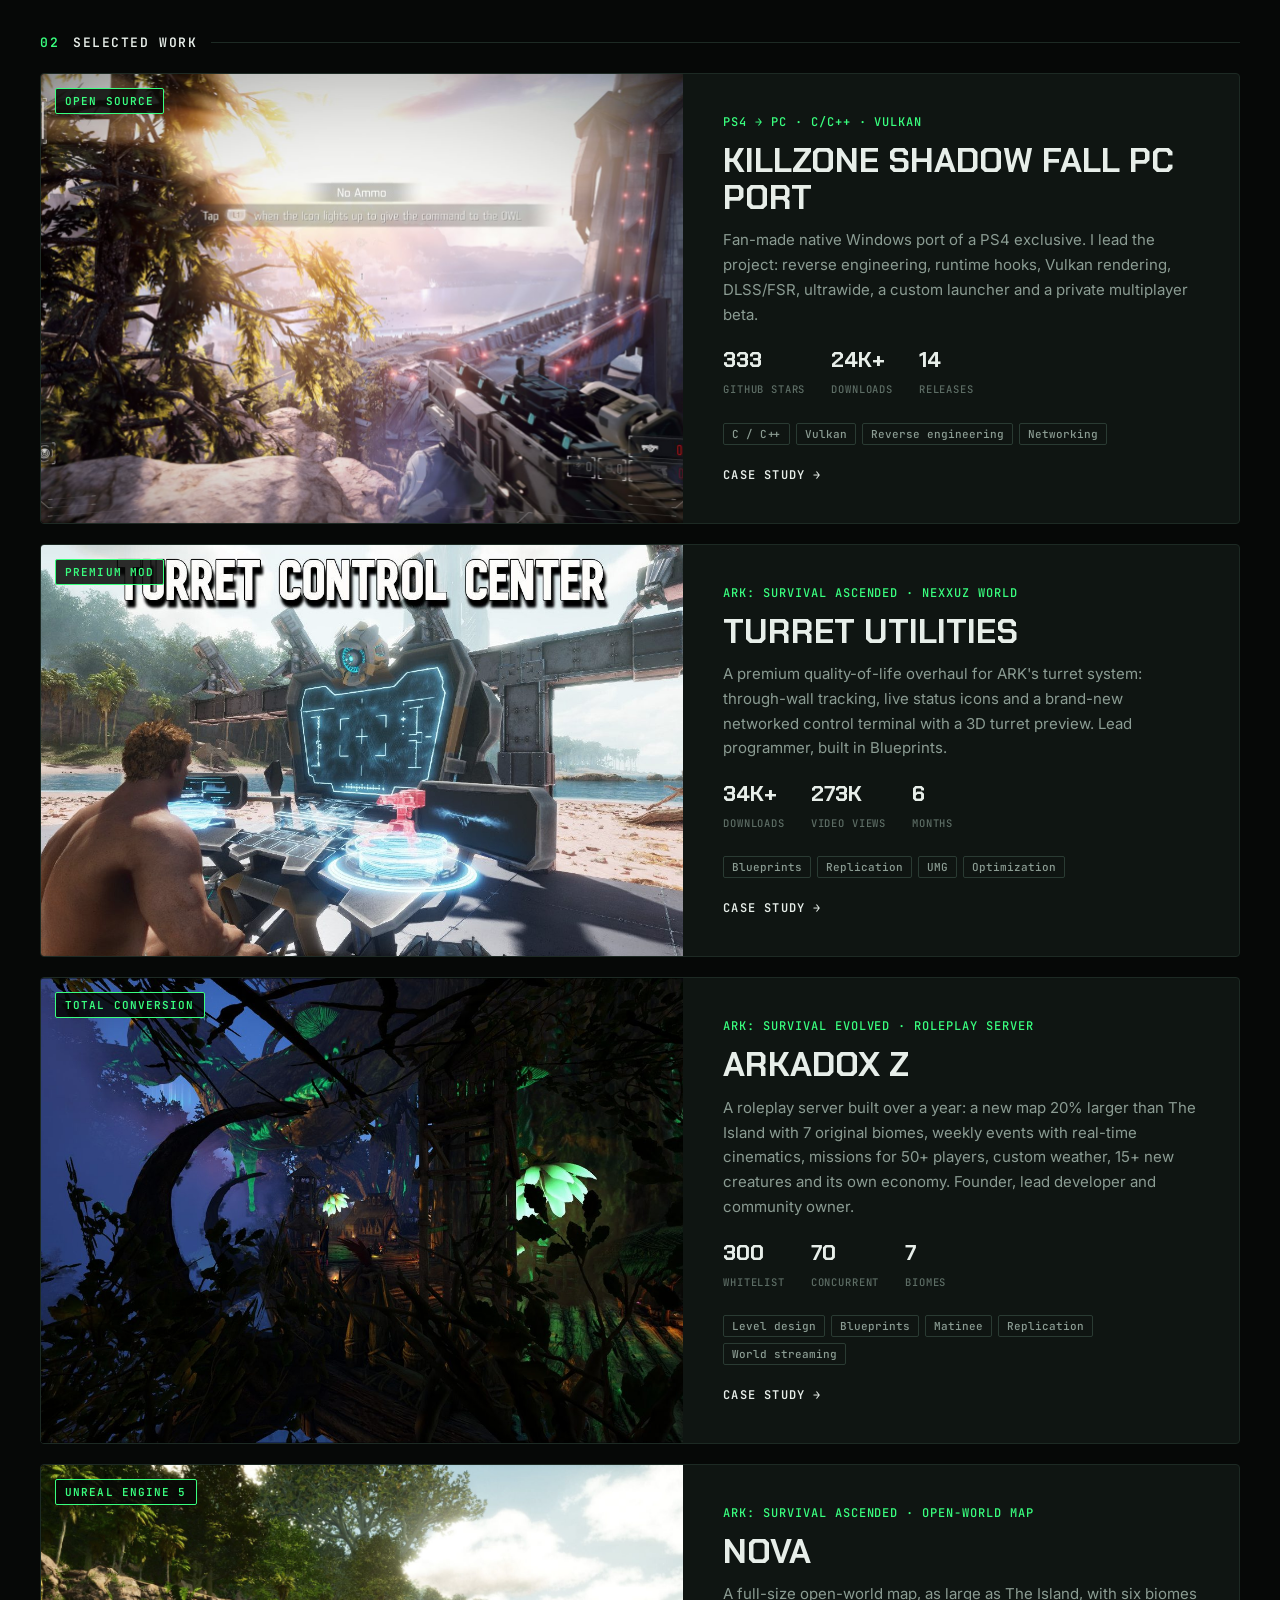
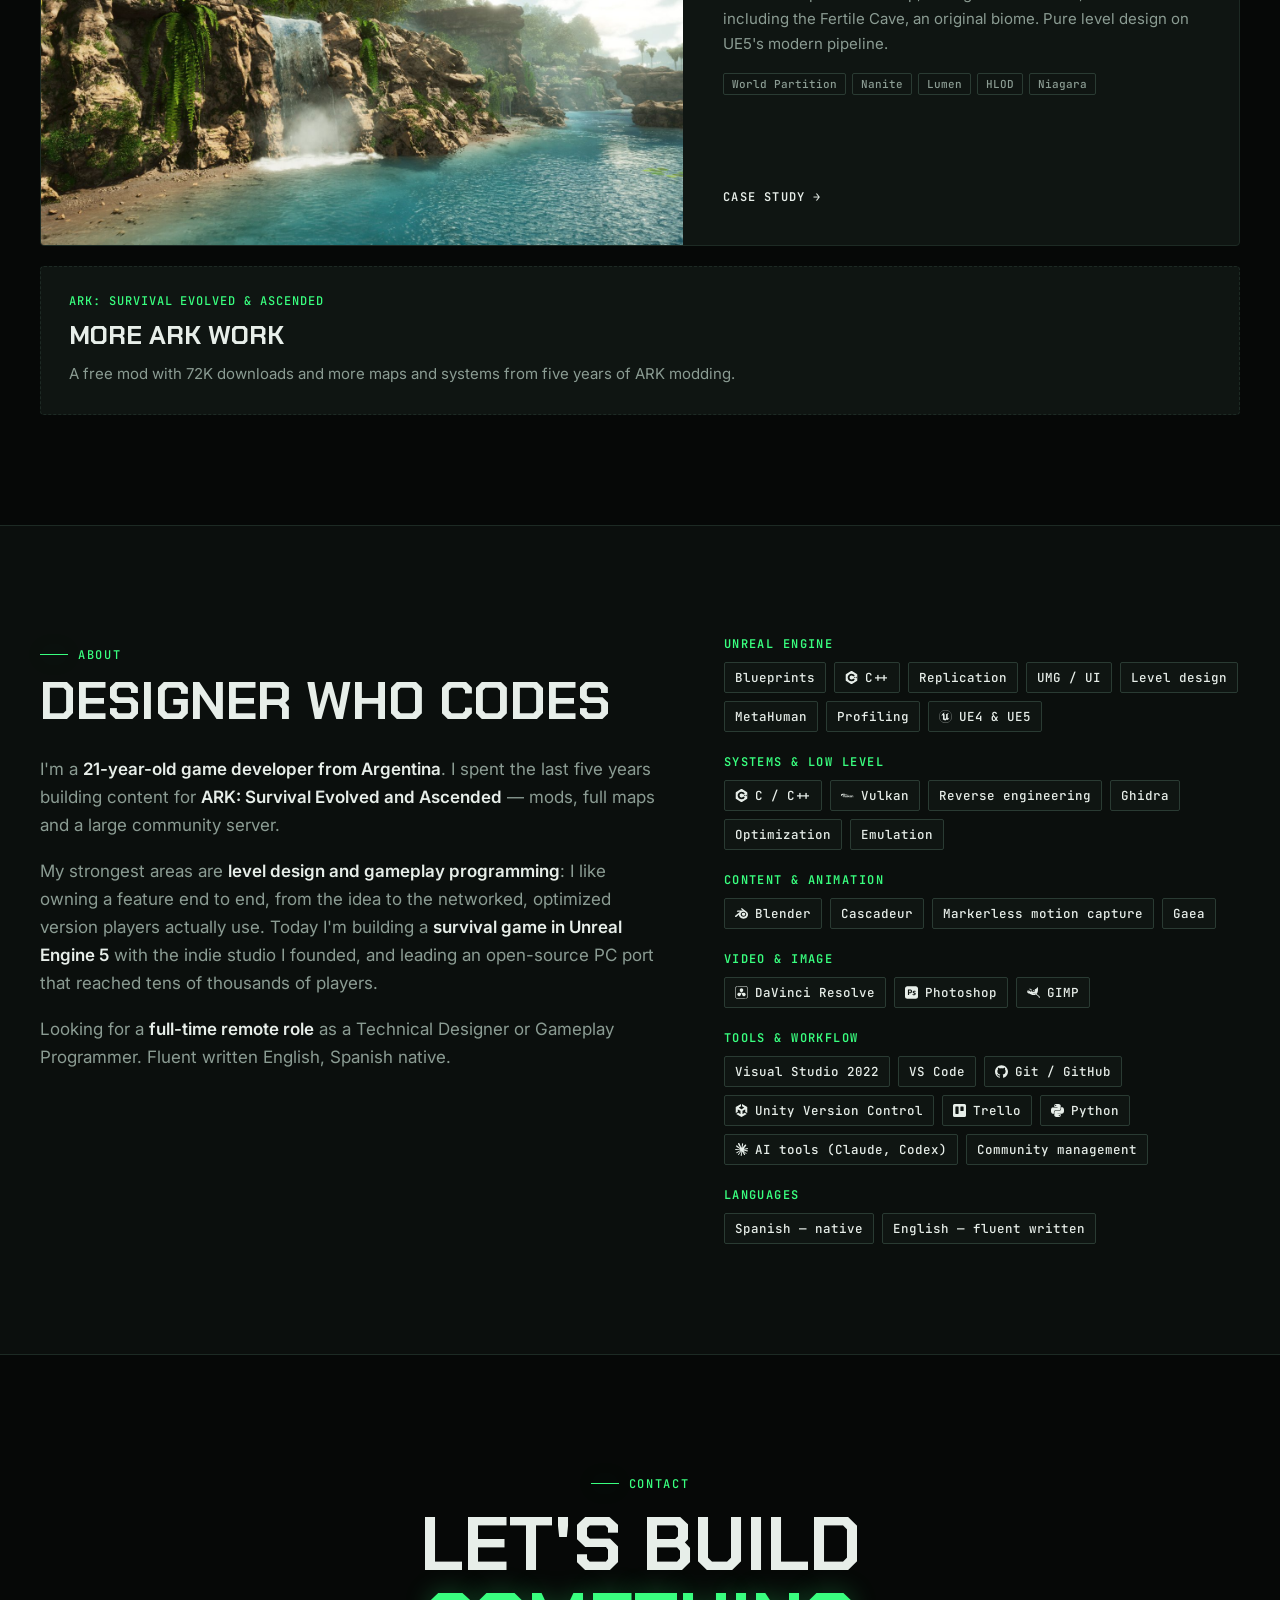
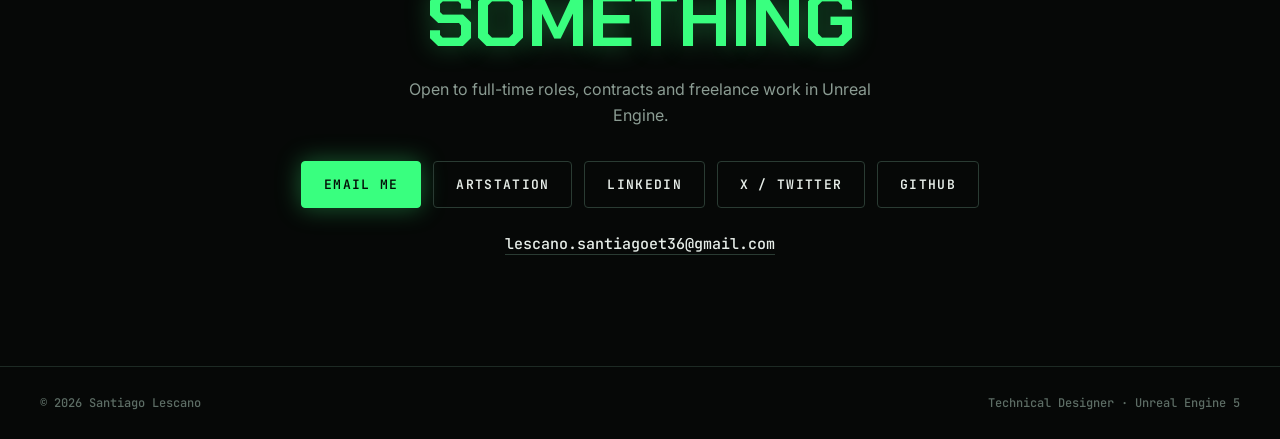
==== commit 5c70abb4: "Add LinkedIn link" ====
--- a/index.html
+++ b/index.html
@@ -220,6 +220,7 @@
     <div class="btns">
       <a class="btn btn-primary" href="mailto:lescano.santiagoet36@gmail.com"><span lang="en">Email me</span><span lang="es">Escribime</span></a>
       <a class="btn" href="https://lesca191204.artstation.com/" target="_blank" rel="noopener">ArtStation</a>
+      <a class="btn" href="https://www.linkedin.com/in/santiago-lescano-a3a9a0448/" target="_blank" rel="noopener">LinkedIn</a>
       <a class="btn" href="https://x.com/Lescaa19" target="_blank" rel="noopener">X / Twitter</a>
       <a class="btn" href="https://github.com/lesca-191204" target="_blank" rel="noopener">GitHub</a>
     </div>
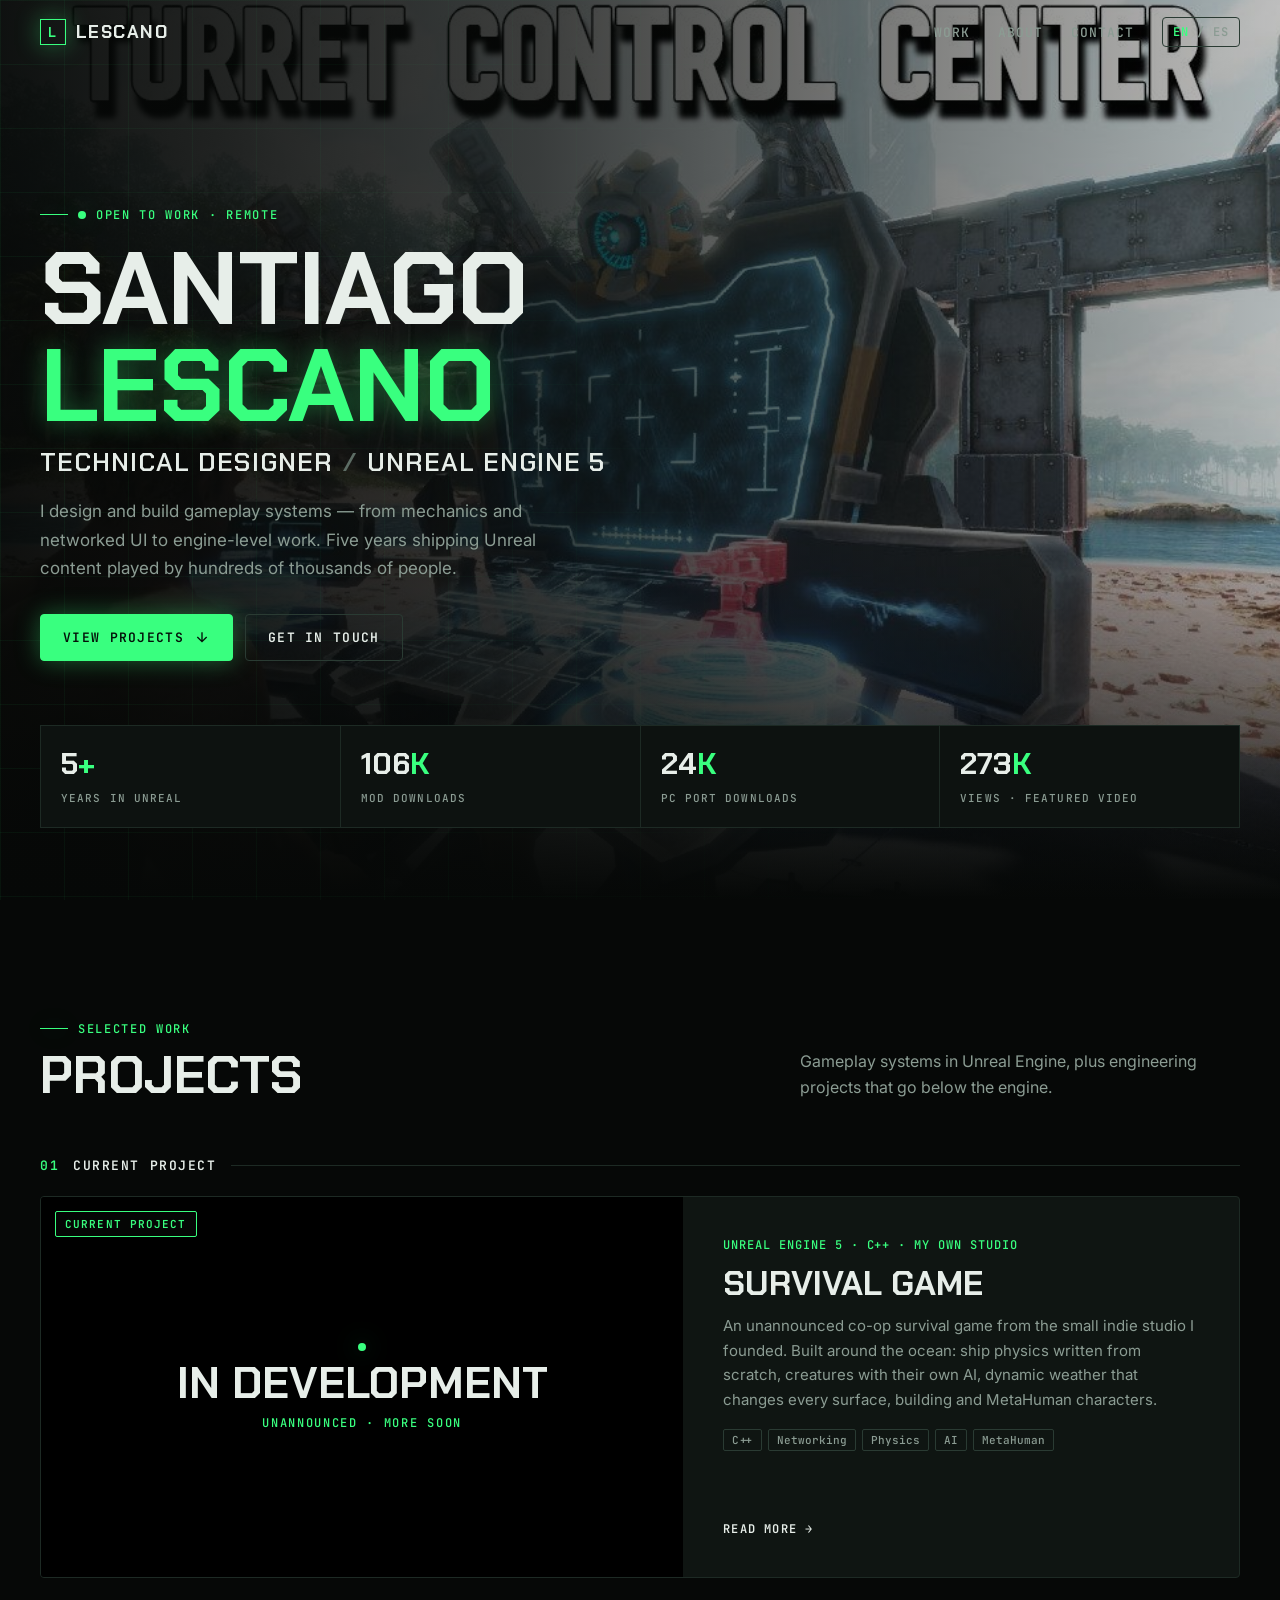
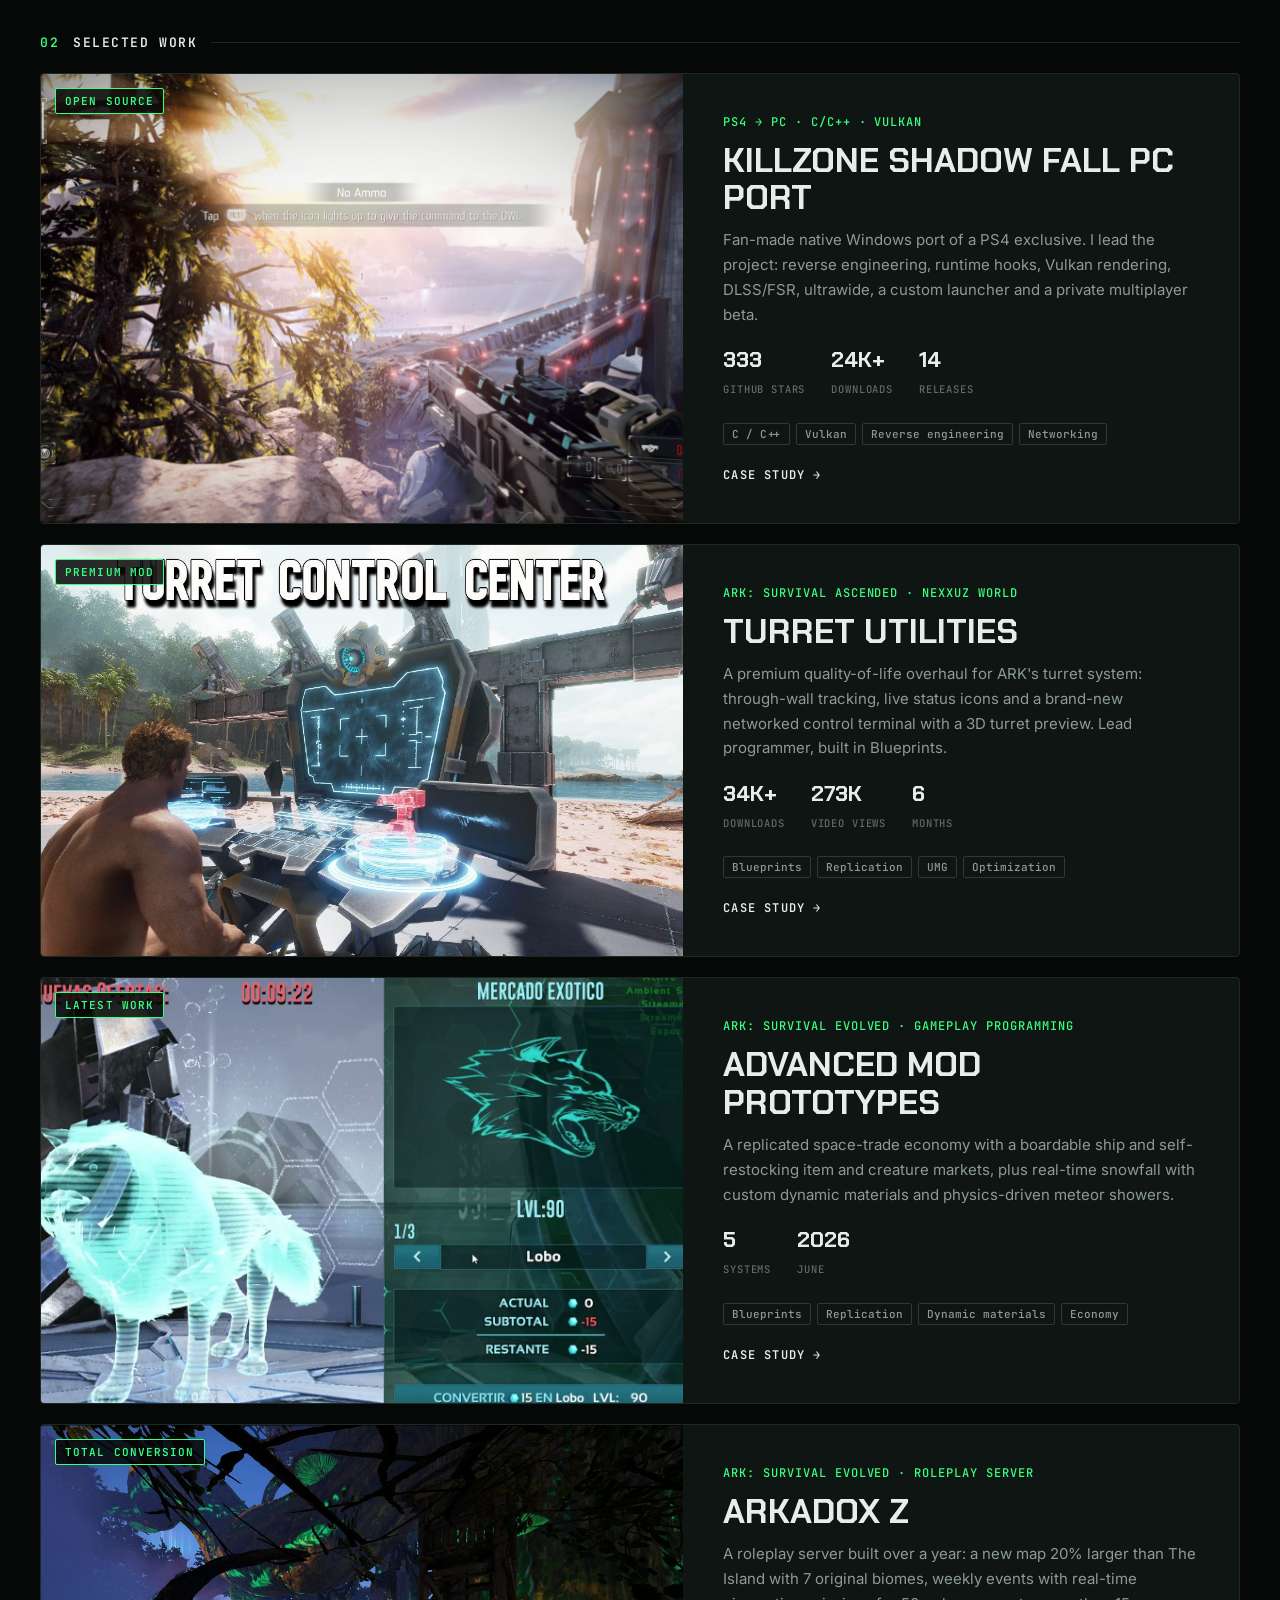
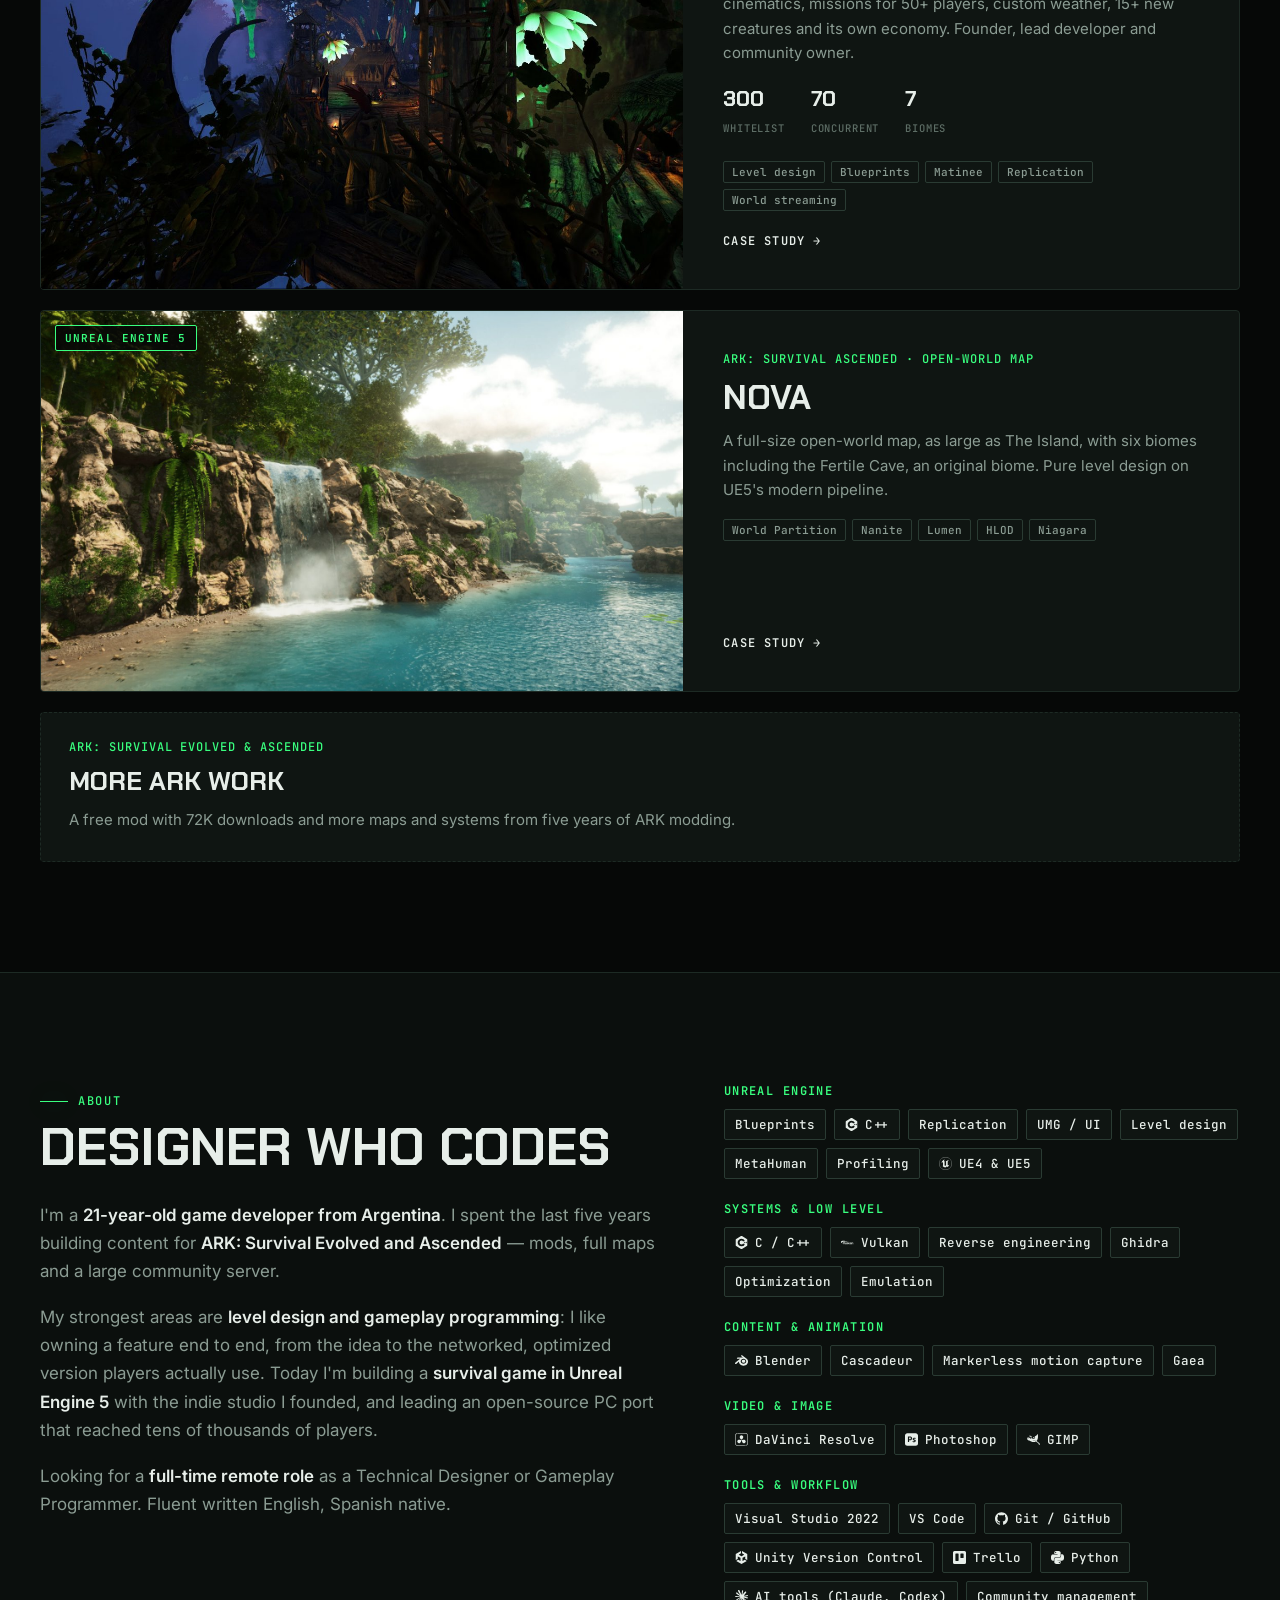
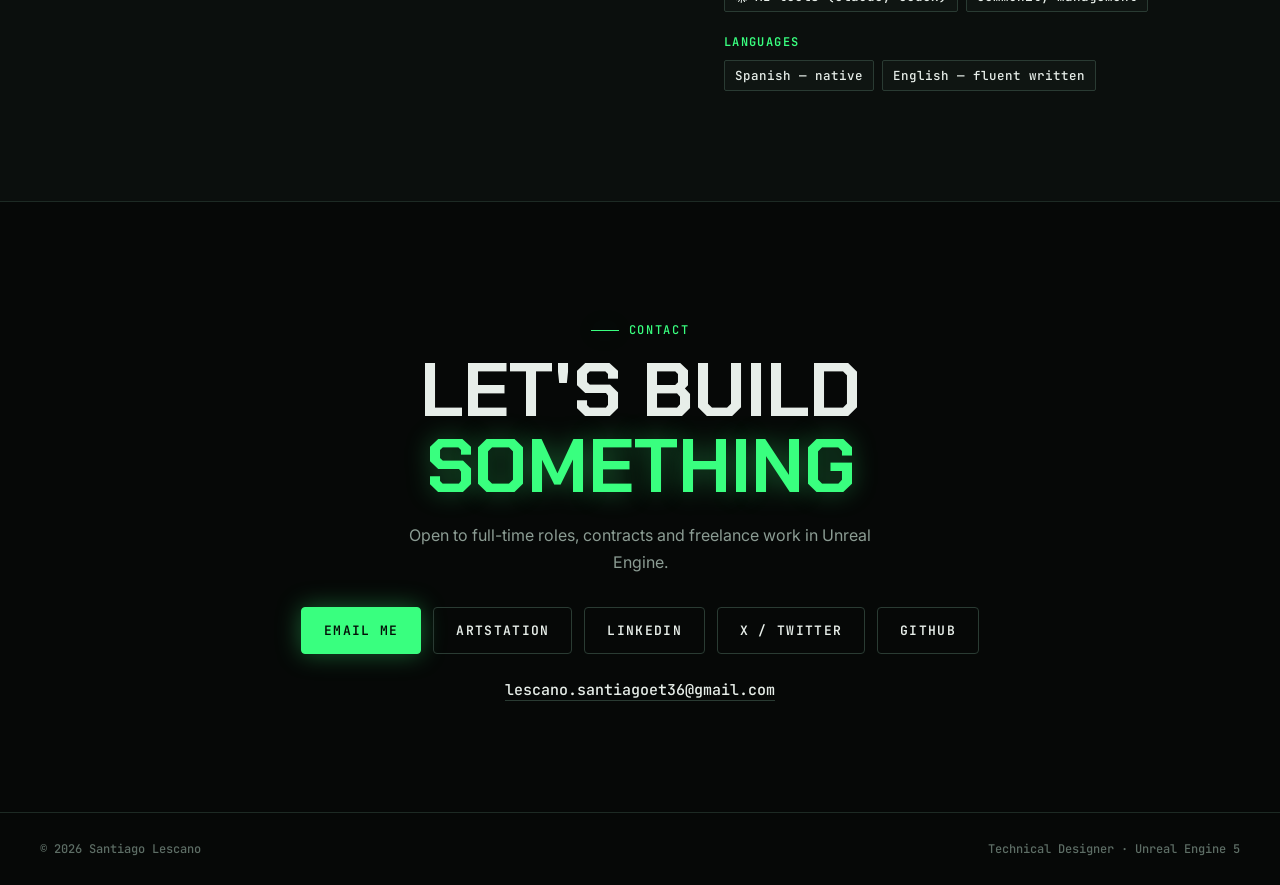
==== commit c29c52ec: "Add advanced mod prototypes" ====
--- a/index.html
+++ b/index.html
@@ -131,6 +131,25 @@
         </div>
       </a>
 
+      <a class="card wide reveal" href="projects/advanced-prototypes.html">
+        <div class="thumb"><span class="badge"><span lang="en">Latest work</span><span lang="es">Lo más reciente</span></span>
+          <img src="assets/img/lcf-cover.jpg" alt="Creature hologram in the Dino Market" loading="lazy"></div>
+        <div class="body">
+          <span class="sub">ARK: Survival Evolved · <span lang="en">Gameplay programming</span><span lang="es">Programación de gameplay</span></span>
+          <h3><span lang="en">Advanced mod prototypes</span><span lang="es">Prototipos avanzados</span></h3>
+          <p>
+            <span lang="en">A replicated space-trade economy with a boardable ship and self-restocking item and creature markets, plus real-time snowfall with custom dynamic materials and physics-driven meteor showers.</span>
+            <span lang="es">Una economía de comercio espacial replicada con una nave abordable y mercados de ítems y criaturas que se renuevan solos, más nevadas en tiempo real con materiales dinámicos propios y lluvias de meteoritos con física.</span>
+          </p>
+          <div class="kpis">
+            <div><b>5</b><span lang="en">Systems</span><span lang="es">Sistemas</span></div>
+            <div><b>2026</b><span lang="en">June</span><span lang="es">Junio</span></div>
+          </div>
+          <div class="tags"><span class="tag">Blueprints</span><span class="tag">Replication</span><span class="tag">Dynamic materials</span><span class="tag">Economy</span></div>
+          <span class="more"><span lang="en">Case study</span><span lang="es">Ver proyecto</span> →</span>
+        </div>
+      </a>
+
       <a class="card wide reveal" href="projects/arkadox-z.html">
         <div class="thumb"><span class="badge"><span lang="en">Total conversion</span><span lang="es">Conversión total</span></span>
           <img src="assets/img/az-bog-market.jpg" alt="Arkadox Z: Twilight Bog market town" loading="lazy"></div>
--- a/css/style.css
+++ b/css/style.css
@@ -285,6 +285,21 @@
 .event h4 { font: 700 20px var(--font-head); text-transform: uppercase; margin-bottom: 8px; }
 .event p { color: var(--muted); font-size: 15.5px; }
 
+.system { display: grid; grid-template-columns: 1.25fr 1fr; gap: 32px; align-items: center; padding: 34px 0; border-top: 1px solid var(--line); }
+.system:nth-child(even) { grid-template-columns: 1fr 1.25fr; }
+.system:nth-child(even) .system-media { order: 2; }
+.system-media video { width: 100%; aspect-ratio: 16/9; object-fit: cover; display: block; border: 1px solid var(--line); border-radius: var(--radius); background: #000; }
+.system h3 { font: 700 28px/1.1 var(--font-head); text-transform: uppercase; margin: 8px 0 12px; }
+.system .num { font: 500 12px var(--font-mono); letter-spacing: .12em; color: var(--accent); }
+.system p { color: var(--muted); font-size: 16px; margin-bottom: 14px; }
+.system .tags { margin-bottom: 16px; }
+.system .watch { font: 600 12px var(--font-mono); letter-spacing: .1em; text-transform: uppercase; color: var(--text); border-bottom: 1px solid var(--accent); padding-bottom: 2px; }
+.system .watch:hover { color: var(--accent); }
+@media (max-width: 900px) {
+  .system, .system:nth-child(even) { grid-template-columns: 1fr; gap: 18px; }
+  .system:nth-child(even) .system-media { order: 0; }
+}
+
 .p-hero.noimg { min-height: 62vh; background: radial-gradient(ellipse at 20% 30%, rgba(57,255,127,.10), transparent 60%), var(--bg); }
 .p-hero.noimg::before {
   background-image: linear-gradient(rgba(57,255,127,.06) 1px, transparent 1px), linear-gradient(90deg, rgba(57,255,127,.06) 1px, transparent 1px);
